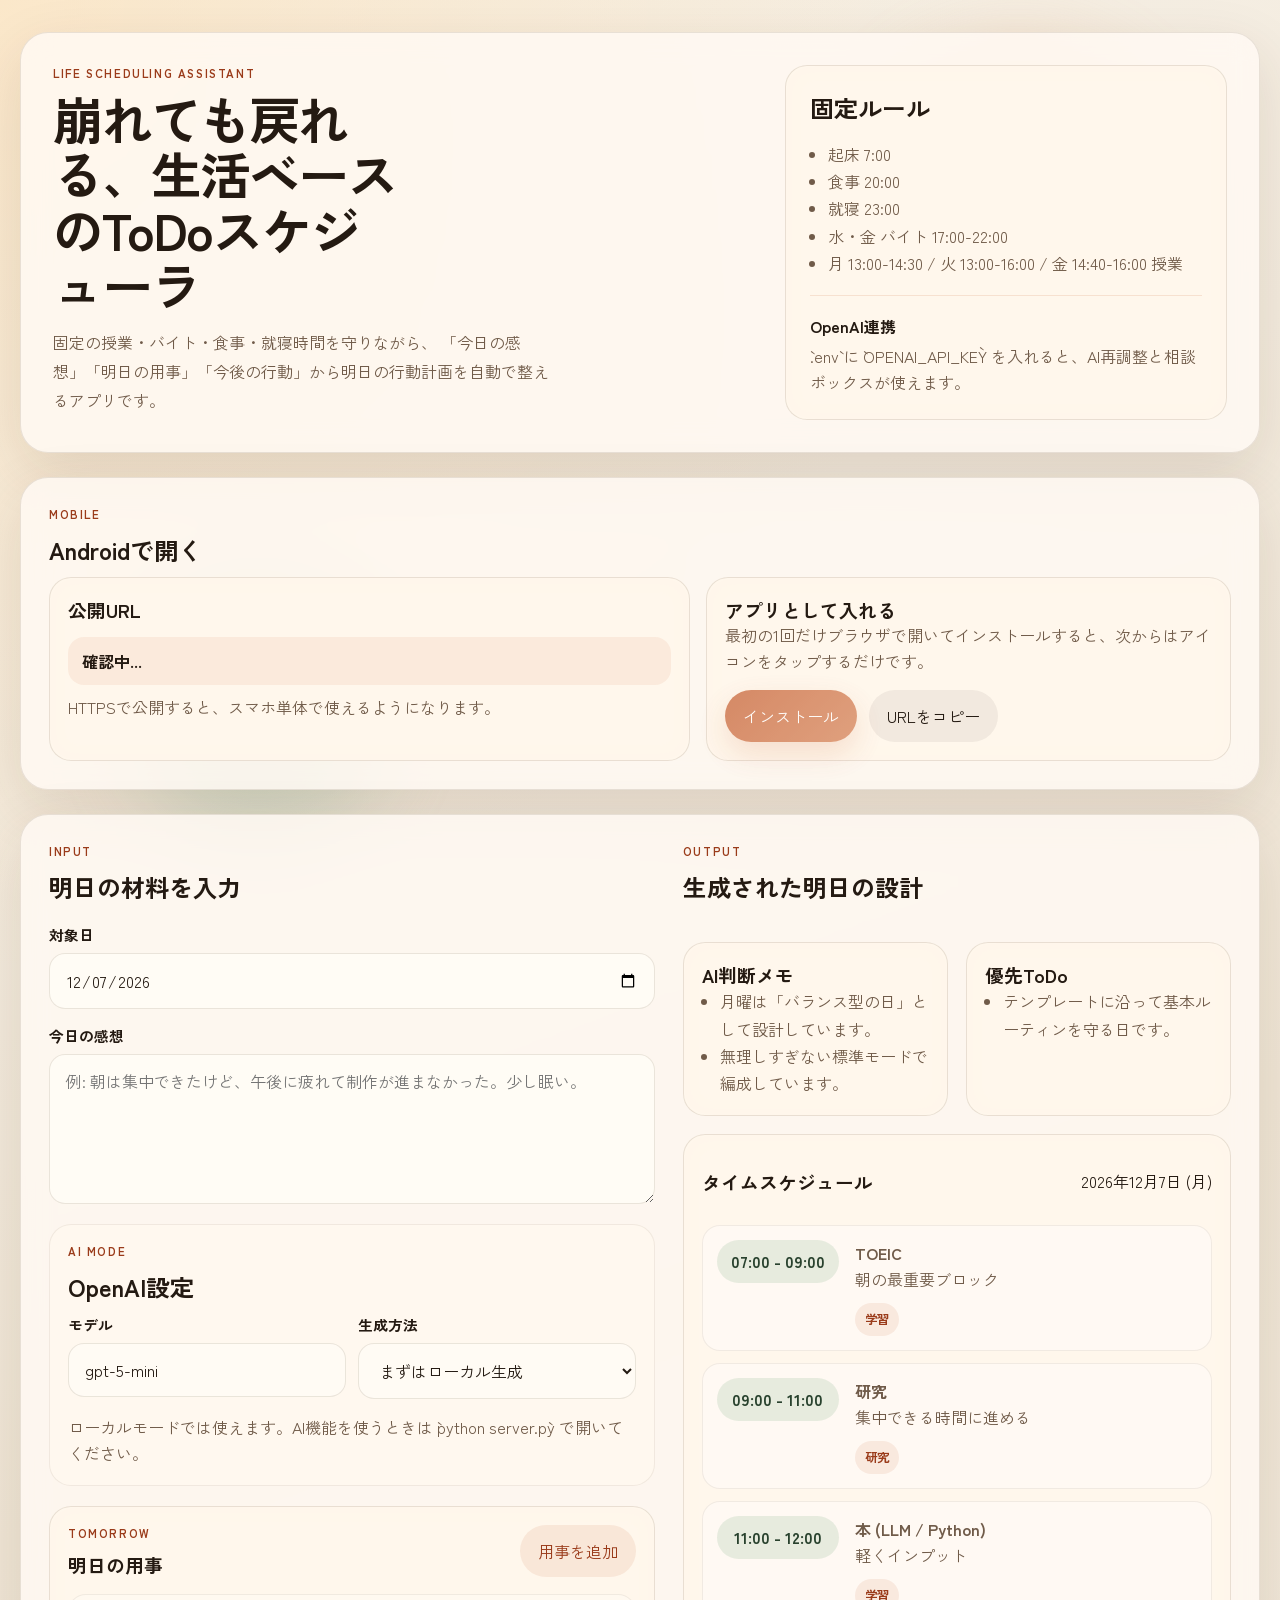
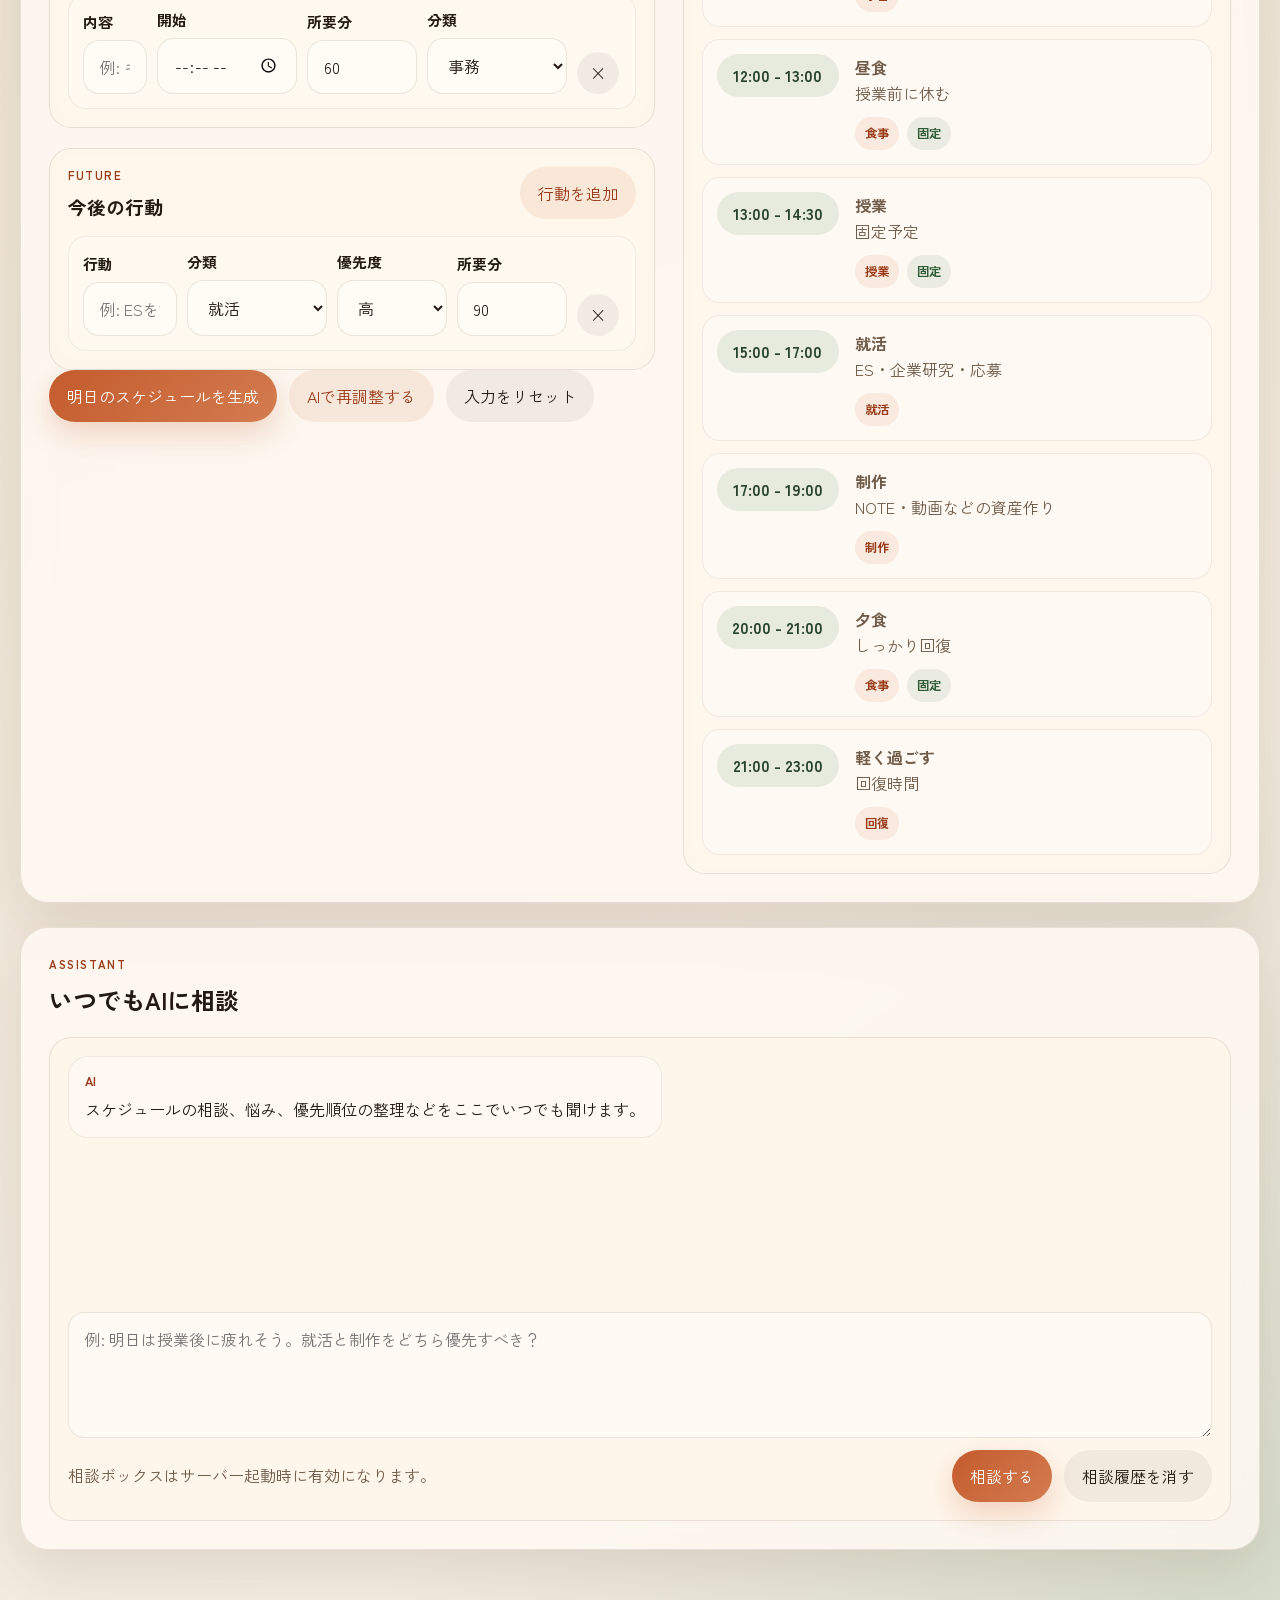
==== index.html @ 67d33ae4 "Initial commit" ====
<!DOCTYPE html>
<html lang="ja">
<head>
  <meta charset="UTF-8">
  <meta name="viewport" content="width=device-width, initial-scale=1.0">
  <title>Resilient Planner</title>
  <meta name="theme-color" content="#c45b2d">
  <meta name="description" content="生活スケジュールとToDoから崩れにくい1日を組み立てるAIプランナー">
  <link rel="manifest" href="manifest.webmanifest">
  <link rel="icon" href="icon.svg" type="image/svg+xml">
  <link rel="apple-touch-icon" href="icon-192.png">
  <link rel="preconnect" href="https://fonts.googleapis.com">
  <link rel="preconnect" href="https://fonts.gstatic.com" crossorigin>
  <link href="https://fonts.googleapis.com/css2?family=Zen+Kaku+Gothic+New:wght@400;500;700&display=swap" rel="stylesheet">
  <link rel="stylesheet" href="styles.css">
</head>
<body>
  <div class="background-orb orb-a"></div>
  <div class="background-orb orb-b"></div>
  <main class="app-shell">
    <section class="hero">
      <div>
        <p class="eyebrow">Life Scheduling Assistant</p>
        <h1>崩れても戻れる、生活ベースのToDoスケジューラ</h1>
        <p class="hero-copy">
          固定の授業・バイト・食事・就寝時間を守りながら、
          「今日の感想」「明日の用事」「今後の行動」から明日の行動計画を自動で整えるアプリです。
        </p>
      </div>
      <div class="summary-card">
        <h2>固定ルール</h2>
        <ul>
          <li>起床 7:00</li>
          <li>食事 20:00</li>
          <li>就寝 23:00</li>
          <li>水・金 バイト 17:00-22:00</li>
          <li>月 13:00-14:30 / 火 13:00-16:00 / 金 14:40-16:00 授業</li>
        </ul>
        <div class="api-hint">
          <p>OpenAI連携</p>
          <span>`.env` に `OPENAI_API_KEY` を入れると、AI再調整と相談ボックスが使えます。</span>
        </div>
      </div>
    </section>

    <section class="panel mobile-panel">
      <div class="section-heading compact">
        <p class="eyebrow">Mobile</p>
        <h2>Androidで開く</h2>
      </div>
      <div class="mobile-grid">
        <article class="mobile-card">
          <h3>公開URL</h3>
          <p id="networkAddress" class="network-address">確認中...</p>
          <p id="mobileHint" class="status-text">HTTPSで公開すると、スマホ単体で使えるようになります。</p>
        </article>
        <article class="mobile-card">
          <h3>アプリとして入れる</h3>
          <p id="installHint" class="status-text">最初の1回だけブラウザで開いてインストールすると、次からはアイコンをタップするだけです。</p>
          <div class="actions compact-actions">
            <button id="installAppButton" class="primary-button" type="button" disabled>インストール</button>
            <button id="copyAddressButton" class="ghost-button" type="button">URLをコピー</button>
          </div>
        </article>
      </div>
    </section>

    <section class="panel grid-two">
      <div>
        <div class="section-heading">
          <p class="eyebrow">Input</p>
          <h2>明日の材料を入力</h2>
        </div>

        <label class="field">
          <span>対象日</span>
          <input id="targetDate" type="date">
        </label>

        <label class="field">
          <span>今日の感想</span>
          <textarea id="reflection" rows="5" placeholder="例: 朝は集中できたけど、午後に疲れて制作が進まなかった。少し眠い。"></textarea>
        </label>

        <div class="ai-settings">
          <div class="section-heading compact">
            <p class="eyebrow">AI Mode</p>
            <h2>OpenAI設定</h2>
          </div>
          <div class="settings-grid">
            <label class="field">
              <span>モデル</span>
              <input id="aiModel" type="text" placeholder="例: gpt-5-mini">
            </label>
            <label class="field">
              <span>生成方法</span>
              <select id="generationMode">
                <option value="local">まずはローカル生成</option>
                <option value="ai">AIで再調整まで実行</option>
              </select>
            </label>
          </div>
          <p id="apiStatus" class="status-text">AI接続は未確認です。ローカル生成はそのまま使えます。</p>
        </div>

        <div class="list-block">
          <div class="list-header">
            <div>
              <p class="eyebrow">Tomorrow</p>
              <h3>明日の用事</h3>
            </div>
            <button id="addErrand" class="secondary-button" type="button">用事を追加</button>
          </div>
          <div id="errandsList" class="dynamic-list"></div>
        </div>

        <div class="list-block">
          <div class="list-header">
            <div>
              <p class="eyebrow">Future</p>
              <h3>今後の行動</h3>
            </div>
            <button id="addFutureTask" class="secondary-button" type="button">行動を追加</button>
          </div>
          <div id="futureTasksList" class="dynamic-list"></div>
        </div>

        <div class="actions">
          <button id="generateButton" class="primary-button" type="button">明日のスケジュールを生成</button>
          <button id="aiGenerateButton" class="secondary-button" type="button">AIで再調整する</button>
          <button id="resetButton" class="ghost-button" type="button">入力をリセット</button>
        </div>
      </div>

      <div class="output-column">
        <div class="section-heading">
          <p class="eyebrow">Output</p>
          <h2>生成された明日の設計</h2>
        </div>

        <div class="insight-grid">
          <article class="insight-card">
            <h3>AI判断メモ</h3>
            <div id="analysisSummary" class="empty-state">まだ生成されていません。</div>
          </article>
          <article class="insight-card">
            <h3>優先ToDo</h3>
            <div id="priorityTodos" class="empty-state">まだ生成されていません。</div>
          </article>
        </div>

        <article class="timeline-card">
          <div class="timeline-header">
            <h3>タイムスケジュール</h3>
            <p id="targetDateLabel">対象日を選ぶとここに表示されます。</p>
          </div>
          <div id="scheduleTimeline" class="timeline empty-state">まだ生成されていません。</div>
        </article>
      </div>
    </section>

    <section class="panel chat-panel">
      <div class="section-heading">
        <p class="eyebrow">Assistant</p>
        <h2>いつでもAIに相談</h2>
      </div>
      <div class="chat-layout">
        <div id="chatMessages" class="chat-messages"></div>
        <div class="chat-composer">
          <textarea id="chatInput" rows="4" placeholder="例: 明日は授業後に疲れそう。就活と制作をどちら優先すべき？"></textarea>
          <div class="chat-actions">
            <p id="chatStatus" class="status-text">相談内容を入力するとここからAIに聞けます。</p>
            <div class="chat-buttons">
              <button id="sendChatButton" class="primary-button" type="button">相談する</button>
              <button id="resetChatButton" class="ghost-button" type="button">相談履歴を消す</button>
            </div>
          </div>
        </div>
      </div>
    </section>
  </main>

  <template id="errandTemplate">
    <div class="list-item">
      <label class="field grow">
        <span>内容</span>
        <input data-key="title" type="text" placeholder="例: キャリアセンター面談">
      </label>
      <label class="field small">
        <span>開始</span>
        <input data-key="start" type="time">
      </label>
      <label class="field small">
        <span>所要分</span>
        <input data-key="duration" type="number" min="15" step="15" value="60">
      </label>
      <label class="field medium">
        <span>分類</span>
        <select data-key="category">
          <option value="admin">事務</option>
          <option value="job">就活</option>
          <option value="study">学習</option>
          <option value="health">健康</option>
          <option value="personal">私用</option>
        </select>
      </label>
      <button class="icon-button" data-role="remove" type="button" aria-label="削除">×</button>
    </div>
  </template>

  <template id="futureTaskTemplate">
    <div class="list-item">
      <label class="field grow">
        <span>行動</span>
        <input data-key="title" type="text" placeholder="例: ESを1社提出 / NOTEを1本仕上げる">
      </label>
      <label class="field medium">
        <span>分類</span>
        <select data-key="category">
          <option value="job">就活</option>
          <option value="creation">制作</option>
          <option value="research">研究</option>
          <option value="study">学習</option>
          <option value="personal">私用</option>
        </select>
      </label>
      <label class="field small">
        <span>優先度</span>
        <select data-key="priority">
          <option value="high">高</option>
          <option value="medium">中</option>
          <option value="low">低</option>
        </select>
      </label>
      <label class="field small">
        <span>所要分</span>
        <input data-key="duration" type="number" min="15" step="15" value="90">
      </label>
      <button class="icon-button" data-role="remove" type="button" aria-label="削除">×</button>
    </div>
  </template>

  <script src="app.js"></script>
</body>
</html>
---- styles.css ----
:root {
  --panel: rgba(255, 250, 243, 0.84);
  --panel-strong: rgba(255, 247, 236, 0.96);
  --line: rgba(72, 51, 24, 0.12);
  --text: #241a12;
  --muted: #705b49;
  --accent: #c45b2d;
  --accent-strong: #9a3b1a;
  --mint: #7ca982;
  --shadow: 0 20px 60px rgba(73, 43, 16, 0.12);
}

* {
  box-sizing: border-box;
}

body {
  margin: 0;
  min-height: 100vh;
  font-family: "Zen Kaku Gothic New", sans-serif;
  color: var(--text);
  background:
    radial-gradient(circle at top left, rgba(255, 222, 173, 0.5), transparent 28%),
    radial-gradient(circle at bottom right, rgba(124, 169, 130, 0.25), transparent 26%),
    linear-gradient(160deg, #f7f1e7 0%, #efe5d5 42%, #f5eee4 100%);
}

.background-orb {
  position: fixed;
  border-radius: 999px;
  filter: blur(40px);
  opacity: 0.32;
  pointer-events: none;
}

.orb-a {
  width: 320px;
  height: 320px;
  top: 48px;
  right: 8%;
  background: #f2b680;
}

.orb-b {
  width: 260px;
  height: 260px;
  bottom: 60px;
  left: 10%;
  background: #94b89d;
}

.app-shell {
  width: min(1240px, calc(100% - 32px));
  margin: 32px auto 64px;
  position: relative;
  z-index: 1;
}

.hero,
.panel,
.summary-card,
.timeline-card,
.insight-card,
.list-block,
.mobile-card {
  backdrop-filter: blur(14px);
}

.hero,
.panel {
  background: var(--panel);
  border: 1px solid var(--line);
  border-radius: 28px;
  box-shadow: var(--shadow);
}

.hero {
  display: grid;
  grid-template-columns: 1.6fr 1fr;
  gap: 24px;
  padding: 32px;
  margin-bottom: 24px;
}

.hero h1,
.section-heading h2,
.list-header h3,
.insight-card h3,
.timeline-card h3,
.summary-card h2,
.mobile-card h3 {
  margin: 0;
}

.hero h1 {
  font-size: clamp(2rem, 4vw, 3.4rem);
  line-height: 1.08;
  letter-spacing: -0.04em;
  max-width: 14ch;
}

.hero-copy {
  max-width: 62ch;
  margin: 16px 0 0;
  color: var(--muted);
  line-height: 1.8;
}

.eyebrow {
  margin: 0 0 10px;
  color: var(--accent-strong);
  text-transform: uppercase;
  letter-spacing: 0.14em;
  font-weight: 700;
  font-size: 0.72rem;
}

.summary-card,
.mobile-card,
.list-block,
.timeline-card,
.insight-card,
.chat-layout {
  background: var(--panel-strong);
  border: 1px solid var(--line);
  border-radius: 22px;
  padding: 18px;
}

.summary-card {
  align-self: start;
  padding: 24px;
}

.summary-card ul {
  margin: 16px 0 0;
  padding-left: 18px;
  color: var(--muted);
  line-height: 1.7;
}

.api-hint {
  margin-top: 18px;
  padding-top: 18px;
  border-top: 1px solid rgba(196, 91, 45, 0.14);
}

.api-hint p {
  margin: 0 0 6px;
  font-weight: 700;
}

.api-hint span {
  display: block;
  color: var(--muted);
  line-height: 1.6;
}

.panel {
  padding: 28px;
  margin-top: 24px;
}

.grid-two {
  display: grid;
  grid-template-columns: 1.05fr 0.95fr;
  gap: 28px;
}

.mobile-grid {
  display: grid;
  grid-template-columns: 1.1fr 0.9fr;
  gap: 16px;
}

.network-address {
  margin: 14px 0 10px;
  padding: 12px 14px;
  border-radius: 16px;
  background: rgba(196, 91, 45, 0.08);
  font-weight: 700;
  word-break: break-all;
}

.section-heading {
  margin-bottom: 20px;
}

.compact {
  margin-bottom: 10px;
}

.field {
  display: flex;
  flex-direction: column;
  gap: 8px;
  margin-bottom: 16px;
}

.field span {
  font-size: 0.92rem;
  font-weight: 700;
}

input,
textarea,
select,
button {
  font: inherit;
}

input,
textarea,
select {
  width: 100%;
  border: 1px solid rgba(82, 58, 31, 0.12);
  border-radius: 16px;
  background: rgba(255, 252, 246, 0.9);
  padding: 14px 16px;
  color: var(--text);
  transition: border-color 160ms ease, box-shadow 160ms ease;
}

input:focus,
textarea:focus,
select:focus {
  outline: none;
  border-color: rgba(196, 91, 45, 0.56);
  box-shadow: 0 0 0 4px rgba(196, 91, 45, 0.12);
}

textarea {
  resize: vertical;
}

.ai-settings {
  margin: 20px 0;
  padding: 18px;
  background: rgba(255, 248, 239, 0.92);
  border: 1px solid rgba(82, 58, 31, 0.08);
  border-radius: 22px;
}

.settings-grid {
  display: grid;
  grid-template-columns: 1fr 1fr;
  gap: 12px;
}

.status-text {
  margin: 0;
  color: var(--muted);
  line-height: 1.6;
}

.status-text.ok {
  color: #2f5b36;
}

.status-text.error {
  color: #8a2e1c;
}

.list-block {
  margin-top: 20px;
}

.list-header,
.timeline-header,
.chat-actions {
  display: flex;
  justify-content: space-between;
  gap: 12px;
  align-items: center;
}

.list-header,
.timeline-header {
  margin-bottom: 16px;
}

.dynamic-list {
  display: flex;
  flex-direction: column;
  gap: 12px;
}

.list-item {
  display: grid;
  grid-template-columns: minmax(0, 1.8fr) 140px 110px 140px 44px;
  gap: 10px;
  align-items: end;
  padding: 14px;
  border-radius: 18px;
  background: rgba(255, 249, 241, 0.9);
  border: 1px solid rgba(82, 58, 31, 0.08);
}

.list-item.task-item {
  grid-template-columns: minmax(0, 1.8fr) 140px 110px 110px 44px;
}

.list-item .field {
  margin-bottom: 0;
}

.actions,
.chat-buttons {
  display: flex;
  gap: 12px;
}

.compact-actions {
  margin-top: 16px;
}

.primary-button,
.secondary-button,
.ghost-button,
.icon-button {
  border: none;
  cursor: pointer;
  transition: transform 160ms ease, opacity 160ms ease;
}

.primary-button,
.secondary-button,
.ghost-button {
  padding: 14px 18px;
  border-radius: 999px;
}

.primary-button {
  background: linear-gradient(135deg, var(--accent), #d37c50);
  color: white;
  box-shadow: 0 12px 30px rgba(196, 91, 45, 0.24);
}

.secondary-button {
  background: rgba(196, 91, 45, 0.1);
  color: var(--accent-strong);
}

.ghost-button {
  background: rgba(36, 26, 18, 0.06);
  color: var(--text);
}

.icon-button {
  width: 42px;
  height: 42px;
  border-radius: 50%;
  background: rgba(36, 26, 18, 0.06);
  color: var(--text);
  font-size: 1.1rem;
}

.primary-button:hover,
.secondary-button:hover,
.ghost-button:hover,
.icon-button:hover {
  transform: translateY(-1px);
}

.primary-button:disabled {
  opacity: 0.7;
  cursor: not-allowed;
}

.output-column {
  display: flex;
  flex-direction: column;
  gap: 18px;
}


.insight-grid {
  display: grid;
  grid-template-columns: 1fr 1fr;
  gap: 18px;
}

.empty-state {
  color: var(--muted);
  line-height: 1.7;
}

.analysis-list,
.todo-list {
  margin: 0;
  padding-left: 18px;
  line-height: 1.7;
}

.timeline {
  display: flex;
  flex-direction: column;
  gap: 12px;
}

.timeline-item {
  display: grid;
  grid-template-columns: 122px 1fr;
  gap: 16px;
  padding: 14px;
  border-radius: 18px;
  background: rgba(255, 250, 244, 0.95);
  border: 1px solid rgba(82, 58, 31, 0.08);
}

.time-pill {
  display: inline-flex;
  align-items: center;
  justify-content: center;
  align-self: start;
  min-height: 42px;
  padding: 8px 12px;
  border-radius: 999px;
  font-weight: 700;
  background: rgba(124, 169, 130, 0.18);
  color: #29422e;
}

.timeline-item h4,
.timeline-item p,
.chat-role,
.chat-text {
  margin: 0;
}

.timeline-item p {
  color: var(--muted);
  line-height: 1.6;
}

.chip-row {
  display: flex;
  gap: 8px;
  flex-wrap: wrap;
  margin-top: 10px;
}

.chip {
  padding: 6px 10px;
  border-radius: 999px;
  font-size: 0.78rem;
  font-weight: 700;
  letter-spacing: 0.01em;
  background: rgba(196, 91, 45, 0.1);
  color: var(--accent-strong);
}

.chip.fixed {
  background: rgba(124, 169, 130, 0.16);
  color: #2f5b36;
}

.chip.adjusted {
  background: rgba(72, 90, 160, 0.12);
  color: #32407f;
}

.chat-layout {
  display: grid;
  grid-template-columns: 1fr;
  gap: 16px;
}

.chat-messages {
  min-height: 240px;
  max-height: 420px;
  overflow-y: auto;
  display: flex;
  flex-direction: column;
  gap: 12px;
}

.chat-bubble {
  max-width: min(720px, 100%);
  padding: 14px 16px;
  border-radius: 20px;
  border: 1px solid rgba(82, 58, 31, 0.08);
}

.chat-bubble.user {
  align-self: flex-end;
  background: rgba(196, 91, 45, 0.12);
}

.chat-bubble.assistant {
  align-self: flex-start;
  background: rgba(255, 249, 241, 0.96);
}

.chat-role {
  margin-bottom: 6px;
  font-size: 0.8rem;
  font-weight: 700;
  color: var(--accent-strong);
}

.chat-text {
  line-height: 1.7;
  white-space: pre-wrap;
}

.chat-composer {
  display: flex;
  flex-direction: column;
  gap: 12px;
}

@media (max-width: 1080px) {
  .hero,
  .grid-two,
  .mobile-grid,
  .insight-grid {
    grid-template-columns: 1fr;
  }
}

@media (max-width: 760px) {
  .app-shell {
    width: min(100% - 20px, 100%);
    margin-top: 16px;
  }

  .hero,
  .panel {
    padding: 20px;
    border-radius: 24px;
  }

  .list-item,
  .list-item.task-item,
  .timeline-item {
    grid-template-columns: 1fr;
  }

  .settings-grid,
  .actions,
  .list-header,
  .timeline-header,
  .chat-actions,
  .chat-buttons {
    grid-template-columns: 1fr;
    flex-direction: column;
    align-items: stretch;
  }

  .primary-button,
  .secondary-button,
  .ghost-button {
    width: 100%;
  }
}
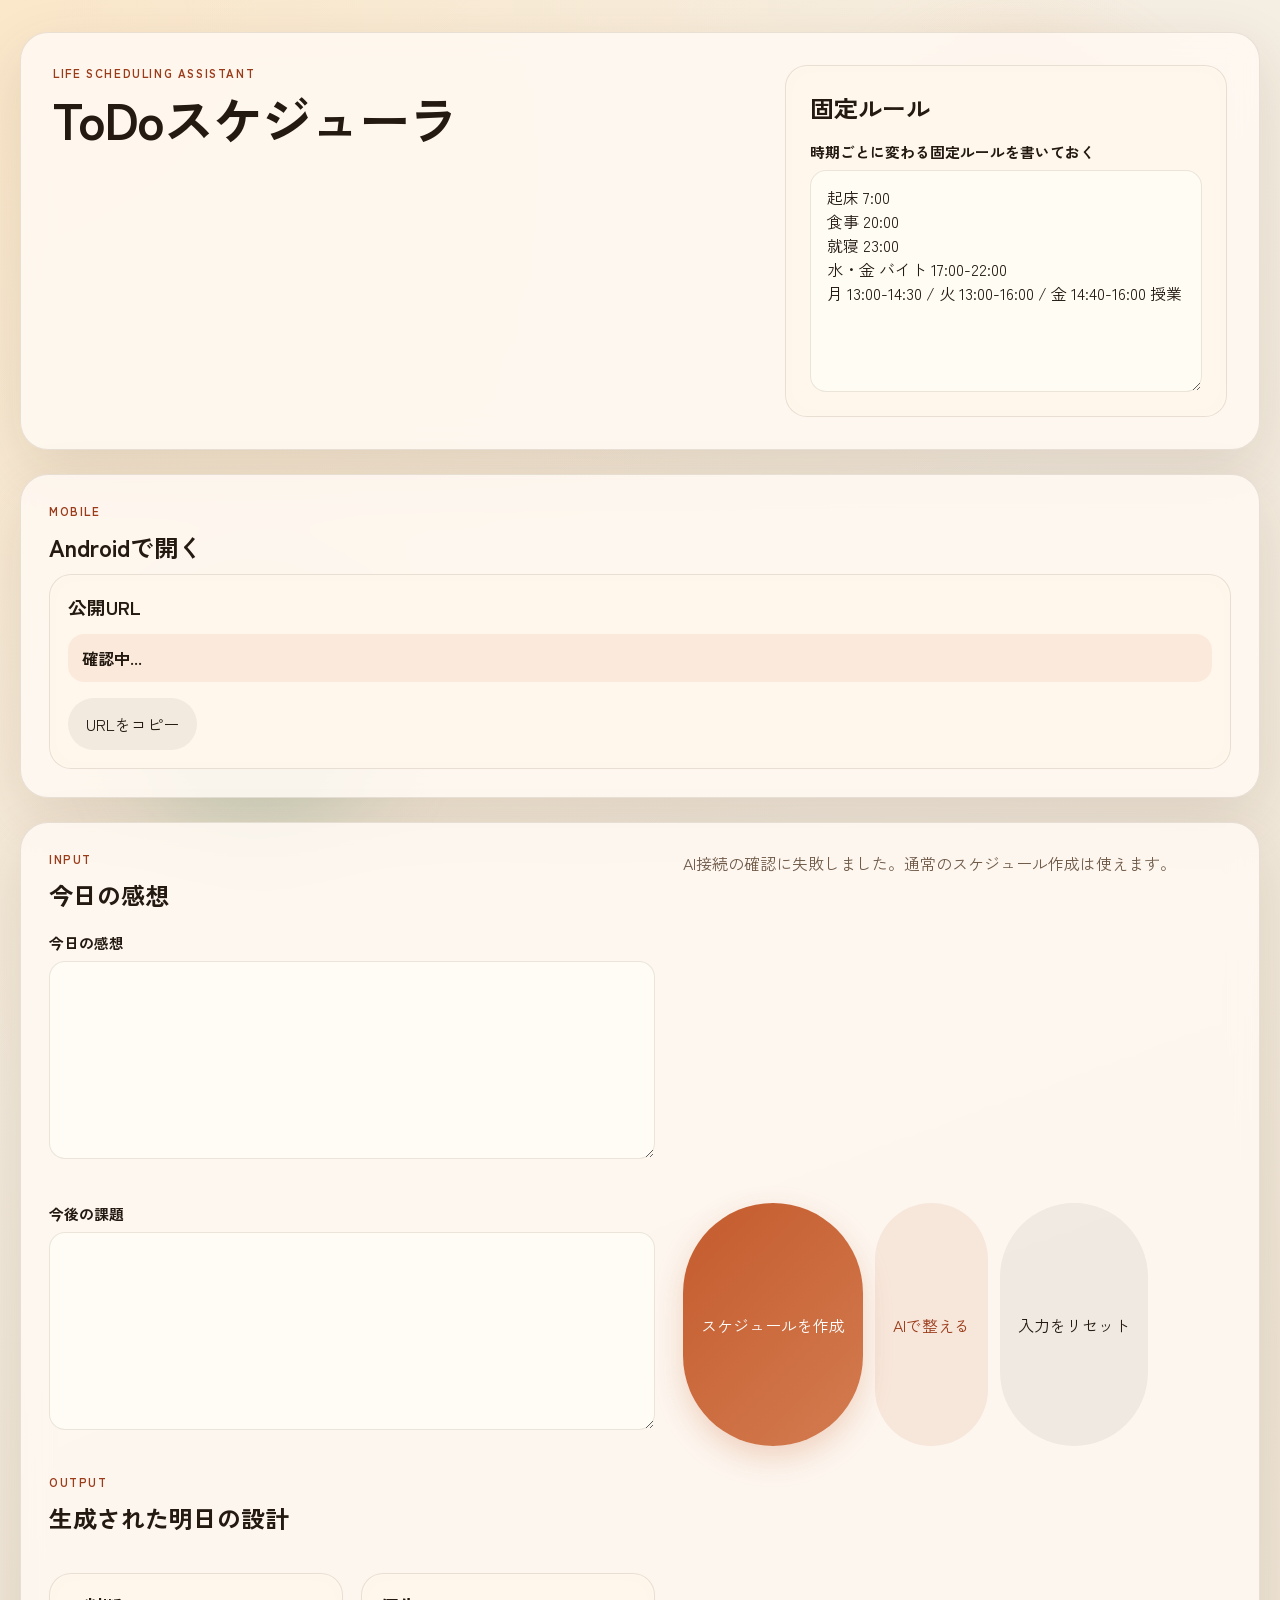
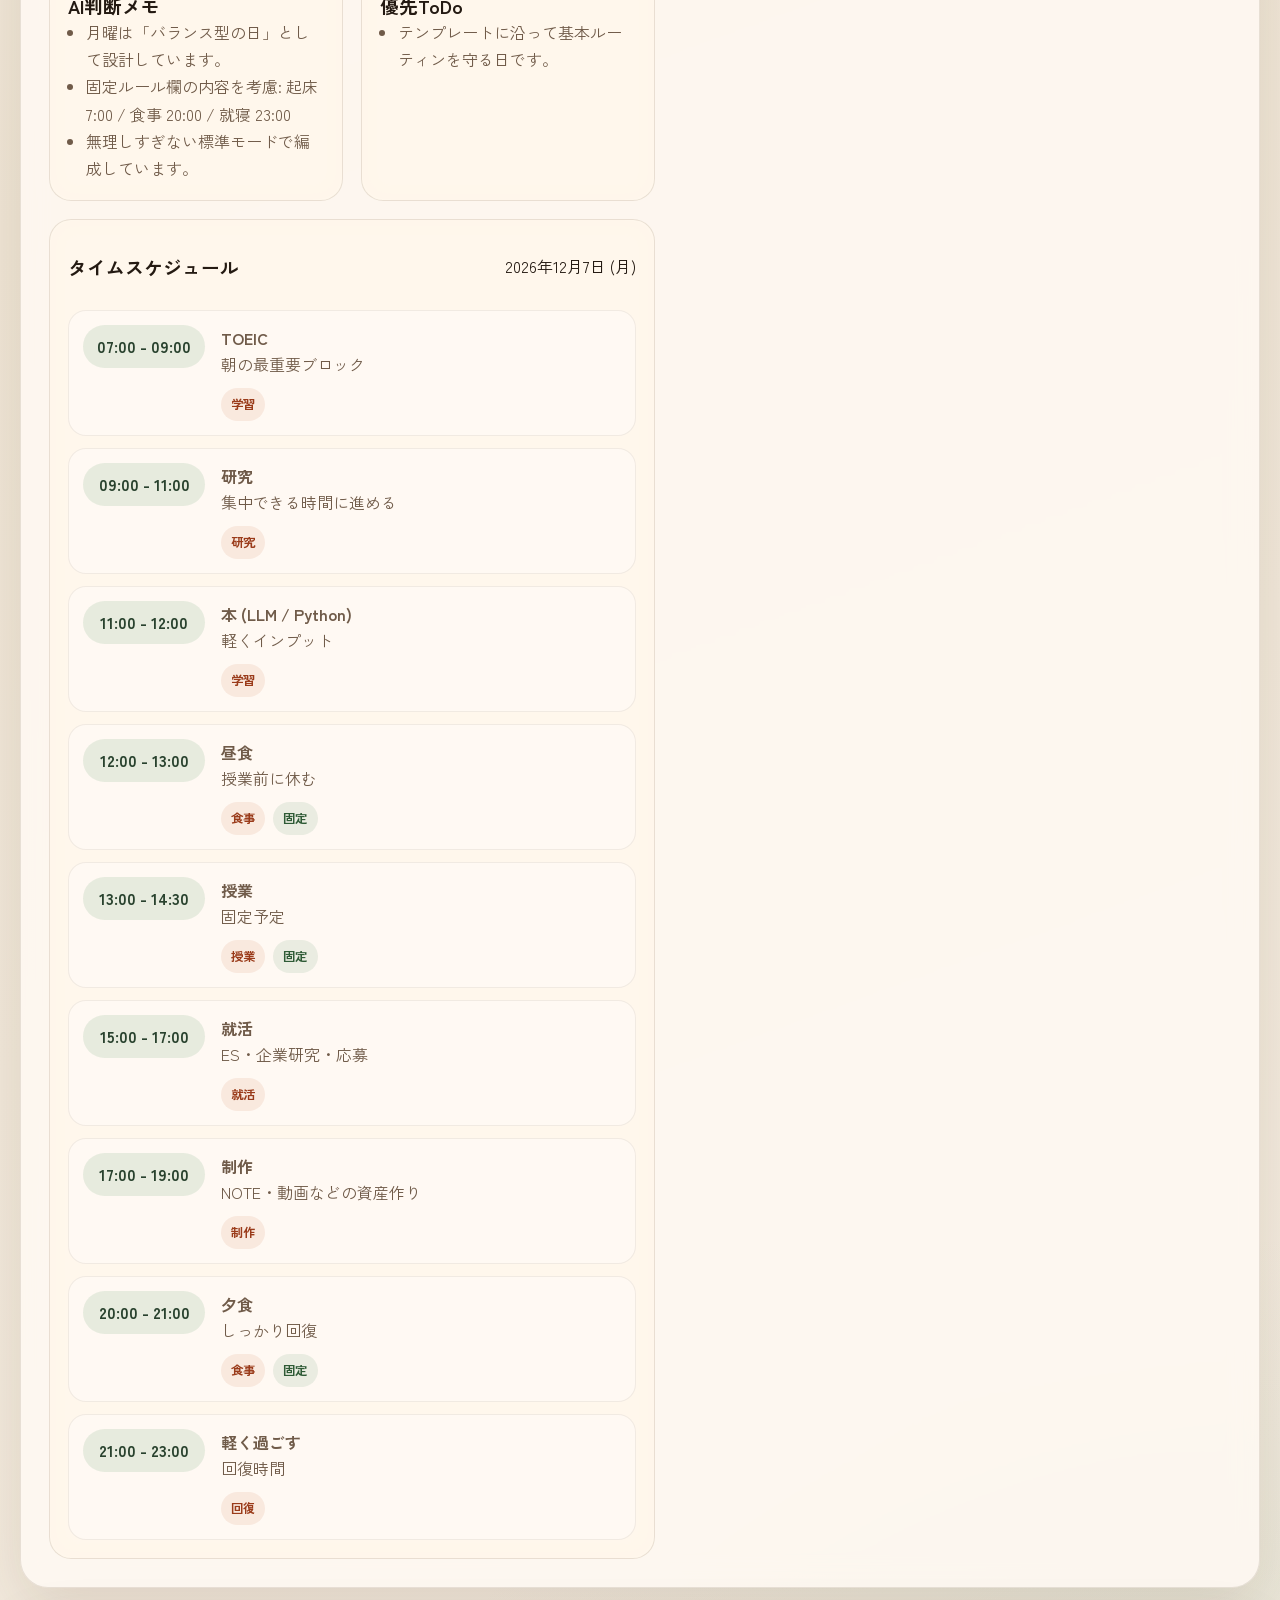
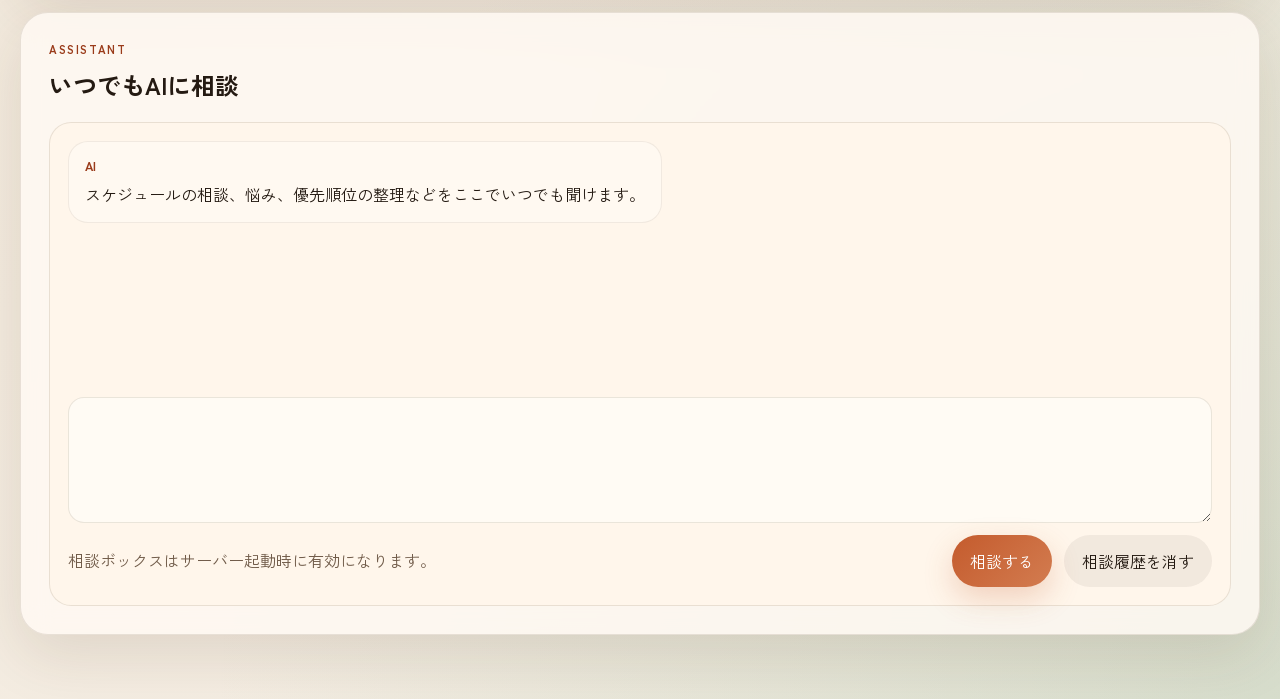
==== commit 2170c406: "Simplify planner input UI" ====
--- a/index.html
+++ b/index.html
@@ -21,25 +21,14 @@
     <section class="hero">
       <div>
         <p class="eyebrow">Life Scheduling Assistant</p>
-        <h1>崩れても戻れる、生活ベースのToDoスケジューラ</h1>
-        <p class="hero-copy">
-          固定の授業・バイト・食事・就寝時間を守りながら、
-          「今日の感想」「明日の用事」「今後の行動」から明日の行動計画を自動で整えるアプリです。
-        </p>
+        <h1>ToDoスケジューラ</h1>
       </div>
       <div class="summary-card">
         <h2>固定ルール</h2>
-        <ul>
-          <li>起床 7:00</li>
-          <li>食事 20:00</li>
-          <li>就寝 23:00</li>
-          <li>水・金 バイト 17:00-22:00</li>
-          <li>月 13:00-14:30 / 火 13:00-16:00 / 金 14:40-16:00 授業</li>
-        </ul>
-        <div class="api-hint">
-          <p>OpenAI連携</p>
-          <span>`.env` に `OPENAI_API_KEY` を入れると、AI再調整と相談ボックスが使えます。</span>
-        </div>
+        <label class="field">
+          <span>時期ごとに変わる固定ルールを書いておく</span>
+          <textarea id="fixedRulesText" rows="8"></textarea>
+        </label>
       </div>
     </section>
 
@@ -52,13 +41,8 @@
         <article class="mobile-card">
           <h3>公開URL</h3>
           <p id="networkAddress" class="network-address">確認中...</p>
-          <p id="mobileHint" class="status-text">HTTPSで公開すると、スマホ単体で使えるようになります。</p>
-        </article>
-        <article class="mobile-card">
-          <h3>アプリとして入れる</h3>
-          <p id="installHint" class="status-text">最初の1回だけブラウザで開いてインストールすると、次からはアイコンをタップするだけです。</p>
+          <p id="mobileHint" class="status-text"></p>
           <div class="actions compact-actions">
-            <button id="installAppButton" class="primary-button" type="button" disabled>インストール</button>
             <button id="copyAddressButton" class="ghost-button" type="button">URLをコピー</button>
           </div>
         </article>
@@ -69,65 +53,28 @@
       <div>
         <div class="section-heading">
           <p class="eyebrow">Input</p>
-          <h2>明日の材料を入力</h2>
+          <h2>今日の感想</h2>
         </div>
 
-        <label class="field">
-          <span>対象日</span>
-          <input id="targetDate" type="date">
-        </label>
+        <input id="targetDate" type="hidden">
+        <input id="aiModel" type="hidden" value="gpt-5-mini">
+        <input id="generationMode" type="hidden" value="local">
 
         <label class="field">
           <span>今日の感想</span>
-          <textarea id="reflection" rows="5" placeholder="例: 朝は集中できたけど、午後に疲れて制作が進まなかった。少し眠い。"></textarea>
+          <textarea id="reflection" rows="7"></textarea>
+        </div>
+
+        <p id="apiStatus" class="status-text"></p>
+
+        <label class="field">
+          <span>今後の課題</span>
+          <textarea id="futureTasksText" rows="7"></textarea>
         </label>
 
-        <div class="ai-settings">
-          <div class="section-heading compact">
-            <p class="eyebrow">AI Mode</p>
-            <h2>OpenAI設定</h2>
-          </div>
-          <div class="settings-grid">
-            <label class="field">
-              <span>モデル</span>
-              <input id="aiModel" type="text" placeholder="例: gpt-5-mini">
-            </label>
-            <label class="field">
-              <span>生成方法</span>
-              <select id="generationMode">
-                <option value="local">まずはローカル生成</option>
-                <option value="ai">AIで再調整まで実行</option>
-              </select>
-            </label>
-          </div>
-          <p id="apiStatus" class="status-text">AI接続は未確認です。ローカル生成はそのまま使えます。</p>
-        </div>
-
-        <div class="list-block">
-          <div class="list-header">
-            <div>
-              <p class="eyebrow">Tomorrow</p>
-              <h3>明日の用事</h3>
-            </div>
-            <button id="addErrand" class="secondary-button" type="button">用事を追加</button>
-          </div>
-          <div id="errandsList" class="dynamic-list"></div>
-        </div>
-
-        <div class="list-block">
-          <div class="list-header">
-            <div>
-              <p class="eyebrow">Future</p>
-              <h3>今後の行動</h3>
-            </div>
-            <button id="addFutureTask" class="secondary-button" type="button">行動を追加</button>
-          </div>
-          <div id="futureTasksList" class="dynamic-list"></div>
-        </div>
-
         <div class="actions">
-          <button id="generateButton" class="primary-button" type="button">明日のスケジュールを生成</button>
-          <button id="aiGenerateButton" class="secondary-button" type="button">AIで再調整する</button>
+          <button id="generateButton" class="primary-button" type="button">スケジュールを作成</button>
+          <button id="aiGenerateButton" class="secondary-button" type="button">AIで整える</button>
           <button id="resetButton" class="ghost-button" type="button">入力をリセット</button>
         </div>
       </div>
@@ -167,7 +114,7 @@
       <div class="chat-layout">
         <div id="chatMessages" class="chat-messages"></div>
         <div class="chat-composer">
-          <textarea id="chatInput" rows="4" placeholder="例: 明日は授業後に疲れそう。就活と制作をどちら優先すべき？"></textarea>
+          <textarea id="chatInput" rows="4"></textarea>
           <div class="chat-actions">
             <p id="chatStatus" class="status-text">相談内容を入力するとここからAIに聞けます。</p>
             <div class="chat-buttons">
@@ -180,66 +127,6 @@
     </section>
   </main>
 
-  <template id="errandTemplate">
-    <div class="list-item">
-      <label class="field grow">
-        <span>内容</span>
-        <input data-key="title" type="text" placeholder="例: キャリアセンター面談">
-      </label>
-      <label class="field small">
-        <span>開始</span>
-        <input data-key="start" type="time">
-      </label>
-      <label class="field small">
-        <span>所要分</span>
-        <input data-key="duration" type="number" min="15" step="15" value="60">
-      </label>
-      <label class="field medium">
-        <span>分類</span>
-        <select data-key="category">
-          <option value="admin">事務</option>
-          <option value="job">就活</option>
-          <option value="study">学習</option>
-          <option value="health">健康</option>
-          <option value="personal">私用</option>
-        </select>
-      </label>
-      <button class="icon-button" data-role="remove" type="button" aria-label="削除">×</button>
-    </div>
-  </template>
-
-  <template id="futureTaskTemplate">
-    <div class="list-item">
-      <label class="field grow">
-        <span>行動</span>
-        <input data-key="title" type="text" placeholder="例: ESを1社提出 / NOTEを1本仕上げる">
-      </label>
-      <label class="field medium">
-        <span>分類</span>
-        <select data-key="category">
-          <option value="job">就活</option>
-          <option value="creation">制作</option>
-          <option value="research">研究</option>
-          <option value="study">学習</option>
-          <option value="personal">私用</option>
-        </select>
-      </label>
-      <label class="field small">
-        <span>優先度</span>
-        <select data-key="priority">
-          <option value="high">高</option>
-          <option value="medium">中</option>
-          <option value="low">低</option>
-        </select>
-      </label>
-      <label class="field small">
-        <span>所要分</span>
-        <input data-key="duration" type="number" min="15" step="15" value="90">
-      </label>
-      <button class="icon-button" data-role="remove" type="button" aria-label="削除">×</button>
-    </div>
-  </template>
-
   <script src="app.js"></script>
 </body>
 </html>
--- a/styles.css
+++ b/styles.css
@@ -96,7 +96,8 @@
   font-size: clamp(2rem, 4vw, 3.4rem);
   line-height: 1.08;
   letter-spacing: -0.04em;
-  max-width: 14ch;
+  max-width: none;
+  text-wrap: balance;
 }
 
 .hero-copy {
@@ -132,28 +133,13 @@
   padding: 24px;
 }
 
-.summary-card ul {
-  margin: 16px 0 0;
-  padding-left: 18px;
-  color: var(--muted);
-  line-height: 1.7;
-}
-
-.api-hint {
-  margin-top: 18px;
-  padding-top: 18px;
-  border-top: 1px solid rgba(196, 91, 45, 0.14);
-}
-
-.api-hint p {
-  margin: 0 0 6px;
-  font-weight: 700;
-}
-
-.api-hint span {
-  display: block;
-  color: var(--muted);
-  line-height: 1.6;
+.summary-card .field {
+  margin-top: 16px;
+  margin-bottom: 0;
+}
+
+.summary-card textarea {
+  min-height: 180px;
 }
 
 .panel {
@@ -169,7 +155,7 @@
 
 .mobile-grid {
   display: grid;
-  grid-template-columns: 1.1fr 0.9fr;
+  grid-template-columns: 1fr;
   gap: 16px;
 }
 
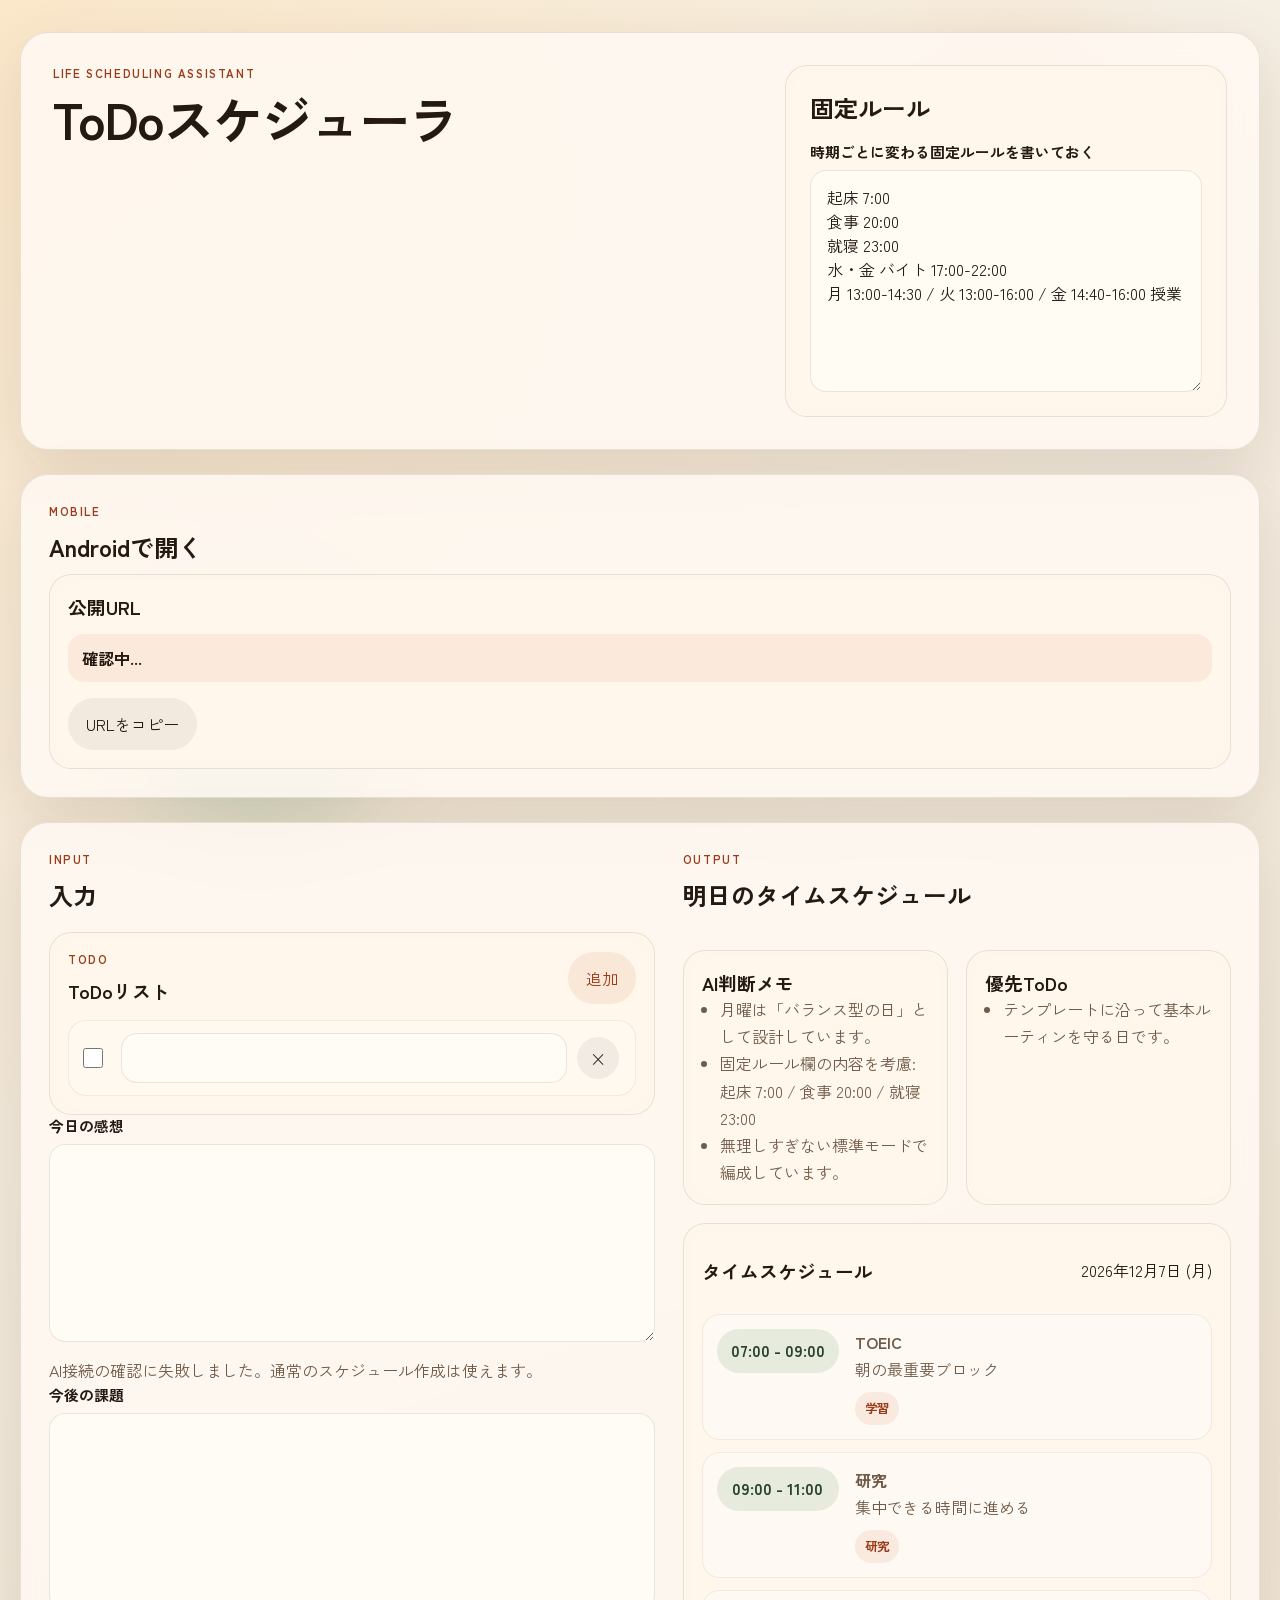
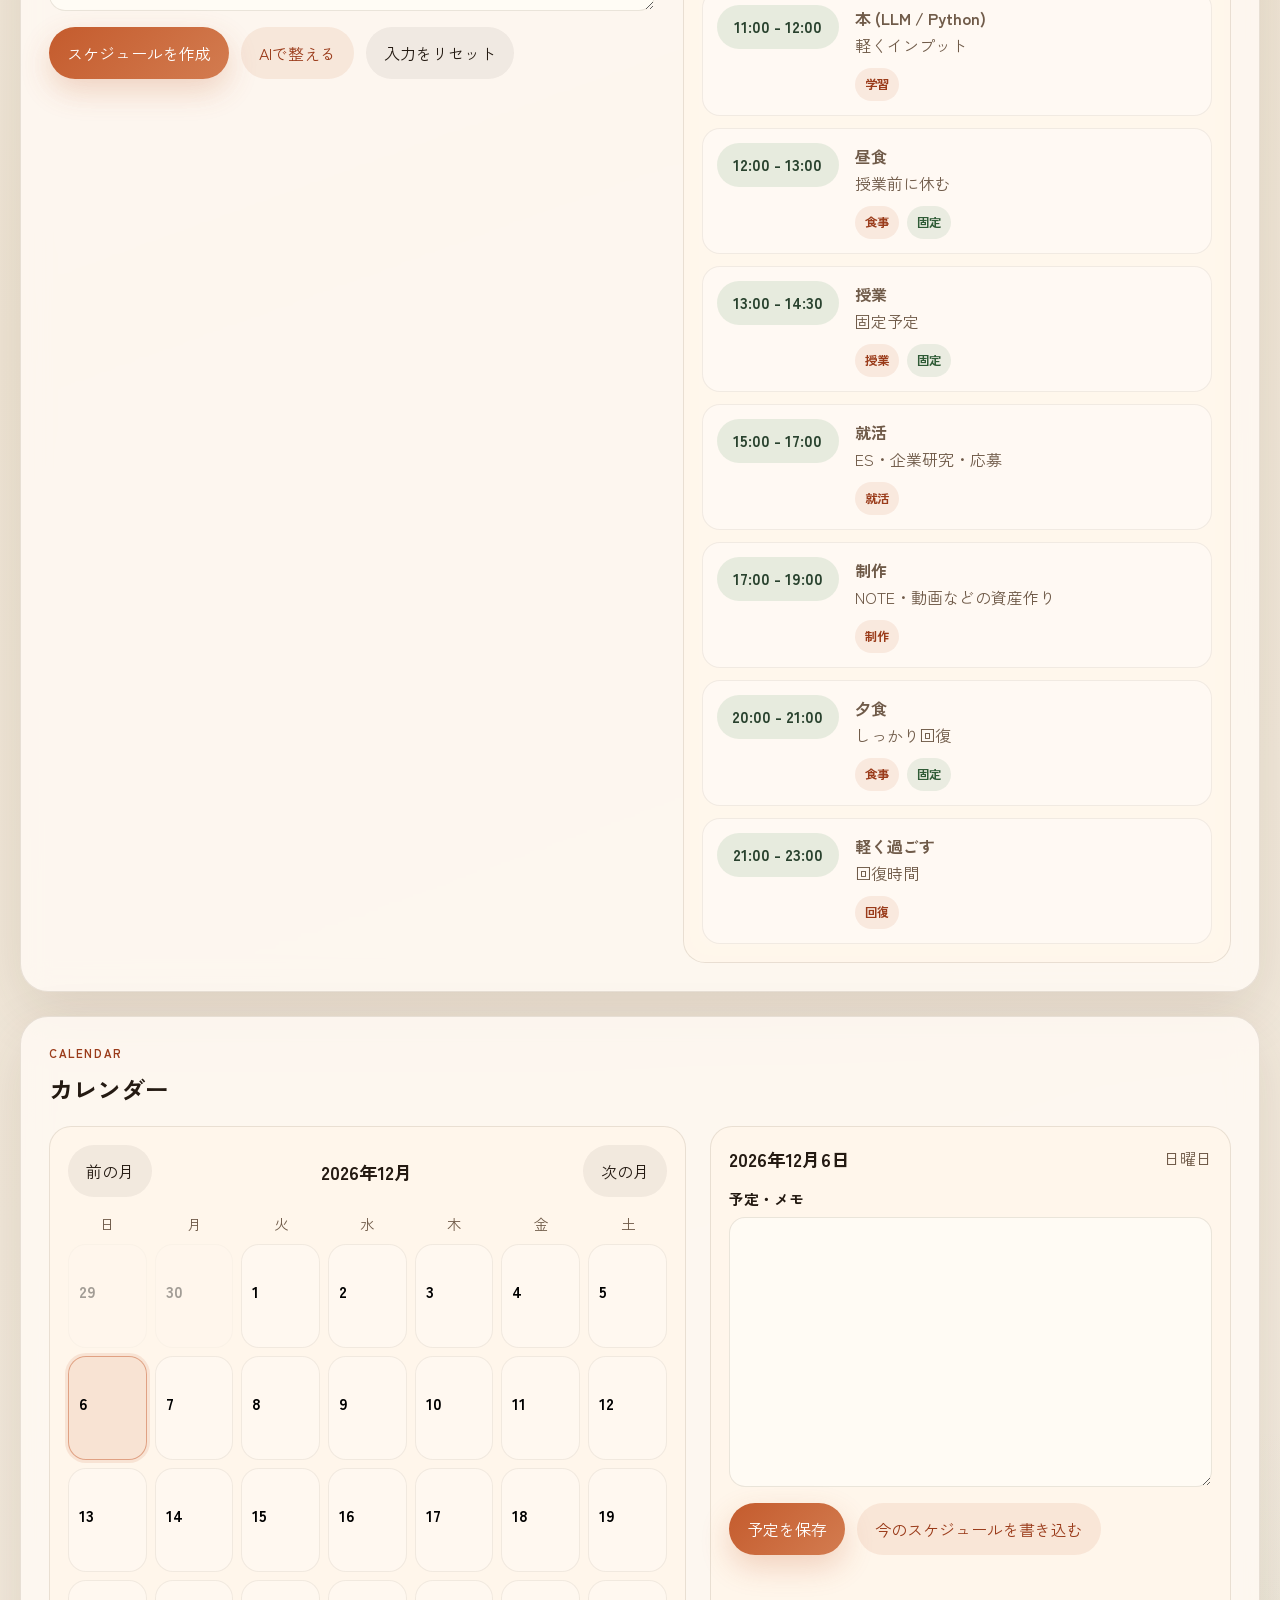
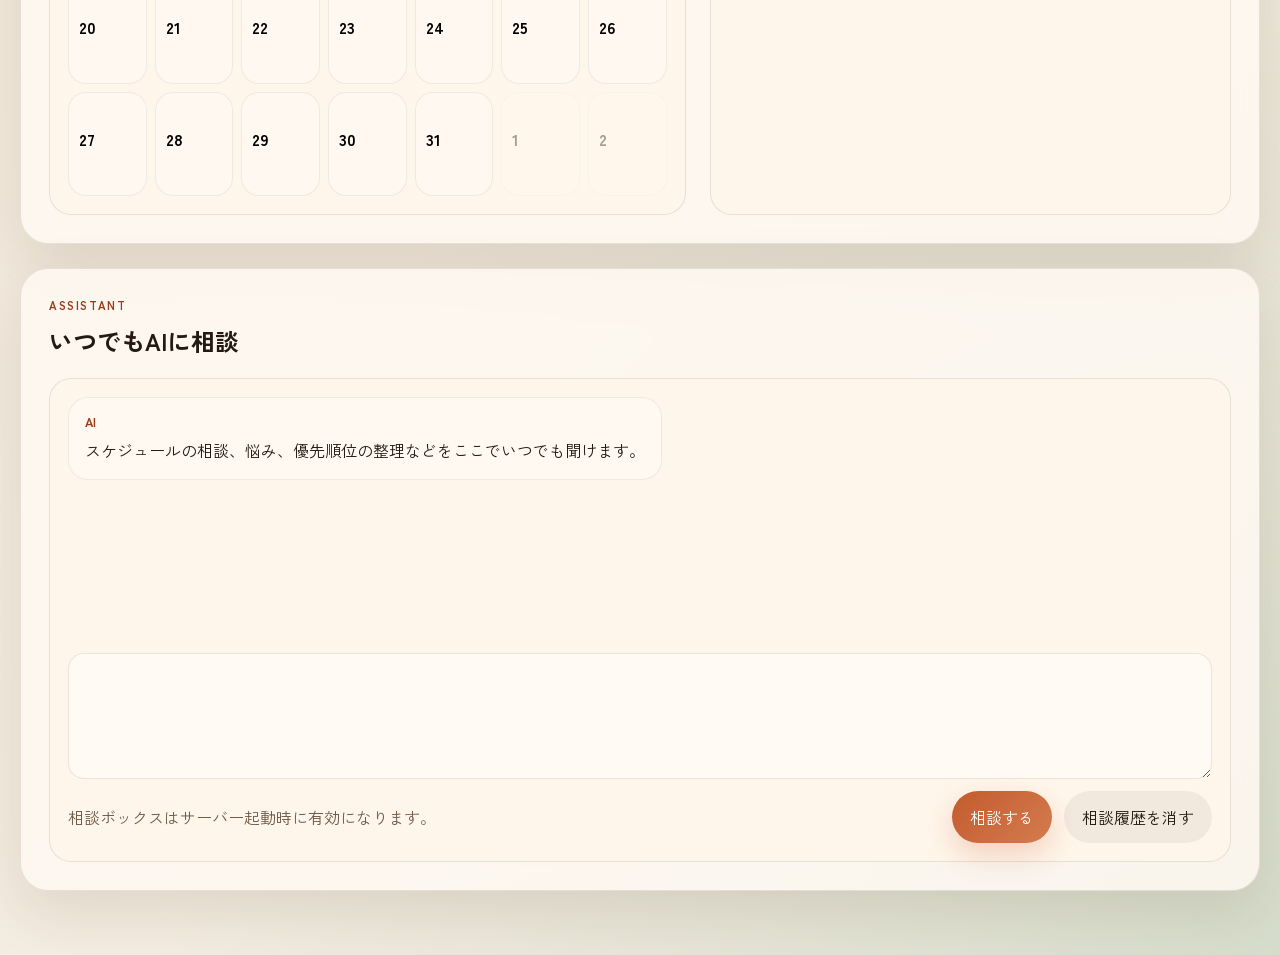
==== commit 4fdb0ba8: "Add todo list and calendar planner" ====
--- a/index.html
+++ b/index.html
@@ -53,17 +53,28 @@
       <div>
         <div class="section-heading">
           <p class="eyebrow">Input</p>
-          <h2>今日の感想</h2>
+          <h2>入力</h2>
         </div>
 
         <input id="targetDate" type="hidden">
         <input id="aiModel" type="hidden" value="gpt-5-mini">
         <input id="generationMode" type="hidden" value="local">
 
+        <div class="list-block">
+          <div class="list-header">
+            <div>
+              <p class="eyebrow">Todo</p>
+              <h3>ToDoリスト</h3>
+            </div>
+            <button id="addTodo" class="secondary-button" type="button">追加</button>
+          </div>
+          <div id="todoList" class="todo-list-editor"></div>
+        </div>
+
         <label class="field">
           <span>今日の感想</span>
           <textarea id="reflection" rows="7"></textarea>
-        </div>
+        </label>
 
         <p id="apiStatus" class="status-text"></p>
 
@@ -82,7 +93,7 @@
       <div class="output-column">
         <div class="section-heading">
           <p class="eyebrow">Output</p>
-          <h2>生成された明日の設計</h2>
+          <h2>明日のタイムスケジュール</h2>
         </div>
 
         <div class="insight-grid">
@@ -103,6 +114,47 @@
           </div>
           <div id="scheduleTimeline" class="timeline empty-state">まだ生成されていません。</div>
         </article>
+      </div>
+    </section>
+
+    <section class="panel calendar-panel">
+      <div class="section-heading">
+        <p class="eyebrow">Calendar</p>
+        <h2>カレンダー</h2>
+      </div>
+      <div class="calendar-layout">
+        <div class="calendar-card">
+          <div class="calendar-toolbar">
+            <button id="prevMonthButton" class="ghost-button" type="button">前の月</button>
+            <h3 id="calendarMonthLabel">2026年4月</h3>
+            <button id="nextMonthButton" class="ghost-button" type="button">次の月</button>
+          </div>
+          <div class="calendar-weekdays">
+            <span>日</span>
+            <span>月</span>
+            <span>火</span>
+            <span>水</span>
+            <span>木</span>
+            <span>金</span>
+            <span>土</span>
+          </div>
+          <div id="calendarGrid" class="calendar-grid"></div>
+        </div>
+
+        <div class="calendar-note-card">
+          <div class="calendar-note-header">
+            <h3 id="selectedDateLabel">選択中の日付</h3>
+            <p id="selectedDateSubLabel" class="status-text"></p>
+          </div>
+          <label class="field">
+            <span>予定・メモ</span>
+            <textarea id="calendarEntryText" rows="10"></textarea>
+          </label>
+          <div class="actions">
+            <button id="saveCalendarEntryButton" class="primary-button" type="button">予定を保存</button>
+            <button id="applyScheduleToCalendarButton" class="secondary-button" type="button">今のスケジュールを書き込む</button>
+          </div>
+        </div>
       </div>
     </section>
 
@@ -127,6 +179,14 @@
     </section>
   </main>
 
+  <template id="todoItemTemplate">
+    <div class="todo-item">
+      <input data-key="done" type="checkbox" class="todo-check" aria-label="完了">
+      <input data-key="text" type="text" class="todo-input">
+      <button class="icon-button" data-role="remove" type="button" aria-label="削除">×</button>
+    </div>
+  </template>
+
   <script src="app.js"></script>
 </body>
 </html>
--- a/styles.css
+++ b/styles.css
@@ -251,6 +251,33 @@
   margin-top: 20px;
 }
 
+.todo-list-editor {
+  display: flex;
+  flex-direction: column;
+  gap: 10px;
+}
+
+.todo-item {
+  display: grid;
+  grid-template-columns: 28px minmax(0, 1fr) 44px;
+  gap: 10px;
+  align-items: center;
+  padding: 12px 14px;
+  border-radius: 18px;
+  background: rgba(255, 249, 241, 0.9);
+  border: 1px solid rgba(82, 58, 31, 0.08);
+}
+
+.todo-check {
+  width: 20px;
+  height: 20px;
+  margin: 0;
+}
+
+.todo-input {
+  padding: 12px 14px;
+}
+
 .list-header,
 .timeline-header,
 .chat-actions {
@@ -382,6 +409,86 @@
   display: flex;
   flex-direction: column;
   gap: 12px;
+}
+
+.calendar-layout {
+  display: grid;
+  grid-template-columns: 1.1fr 0.9fr;
+  gap: 24px;
+}
+
+.calendar-card,
+.calendar-note-card {
+  background: var(--panel-strong);
+  border: 1px solid var(--line);
+  border-radius: 22px;
+  padding: 18px;
+}
+
+.calendar-toolbar,
+.calendar-note-header {
+  display: flex;
+  justify-content: space-between;
+  align-items: center;
+  gap: 12px;
+  margin-bottom: 16px;
+}
+
+.calendar-toolbar h3,
+.calendar-note-header h3 {
+  margin: 0;
+}
+
+.calendar-weekdays,
+.calendar-grid {
+  display: grid;
+  grid-template-columns: repeat(7, minmax(0, 1fr));
+  gap: 8px;
+}
+
+.calendar-weekdays {
+  margin-bottom: 10px;
+  color: var(--muted);
+  font-size: 0.9rem;
+  text-align: center;
+}
+
+.calendar-day {
+  min-height: 104px;
+  padding: 10px;
+  border-radius: 18px;
+  border: 1px solid rgba(82, 58, 31, 0.08);
+  background: rgba(255, 249, 241, 0.9);
+  text-align: left;
+}
+
+.calendar-day.muted {
+  opacity: 0.36;
+}
+
+.calendar-day.selected {
+  border-color: rgba(196, 91, 45, 0.48);
+  box-shadow: 0 0 0 3px rgba(196, 91, 45, 0.12);
+}
+
+.calendar-day.today {
+  background: rgba(196, 91, 45, 0.12);
+}
+
+.calendar-day-number {
+  display: block;
+  font-weight: 700;
+  margin-bottom: 10px;
+}
+
+.calendar-day-preview {
+  display: -webkit-box;
+  -webkit-line-clamp: 3;
+  -webkit-box-orient: vertical;
+  overflow: hidden;
+  color: var(--muted);
+  line-height: 1.45;
+  font-size: 0.85rem;
 }
 
 .timeline-item {
@@ -499,6 +606,7 @@
 @media (max-width: 1080px) {
   .hero,
   .grid-two,
+  .calendar-layout,
   .mobile-grid,
   .insight-grid {
     grid-template-columns: 1fr;
@@ -519,12 +627,14 @@
 
   .list-item,
   .list-item.task-item,
-  .timeline-item {
+  .timeline-item,
+  .todo-item {
     grid-template-columns: 1fr;
   }
 
   .settings-grid,
   .actions,
+  .calendar-toolbar,
   .list-header,
   .timeline-header,
   .chat-actions,
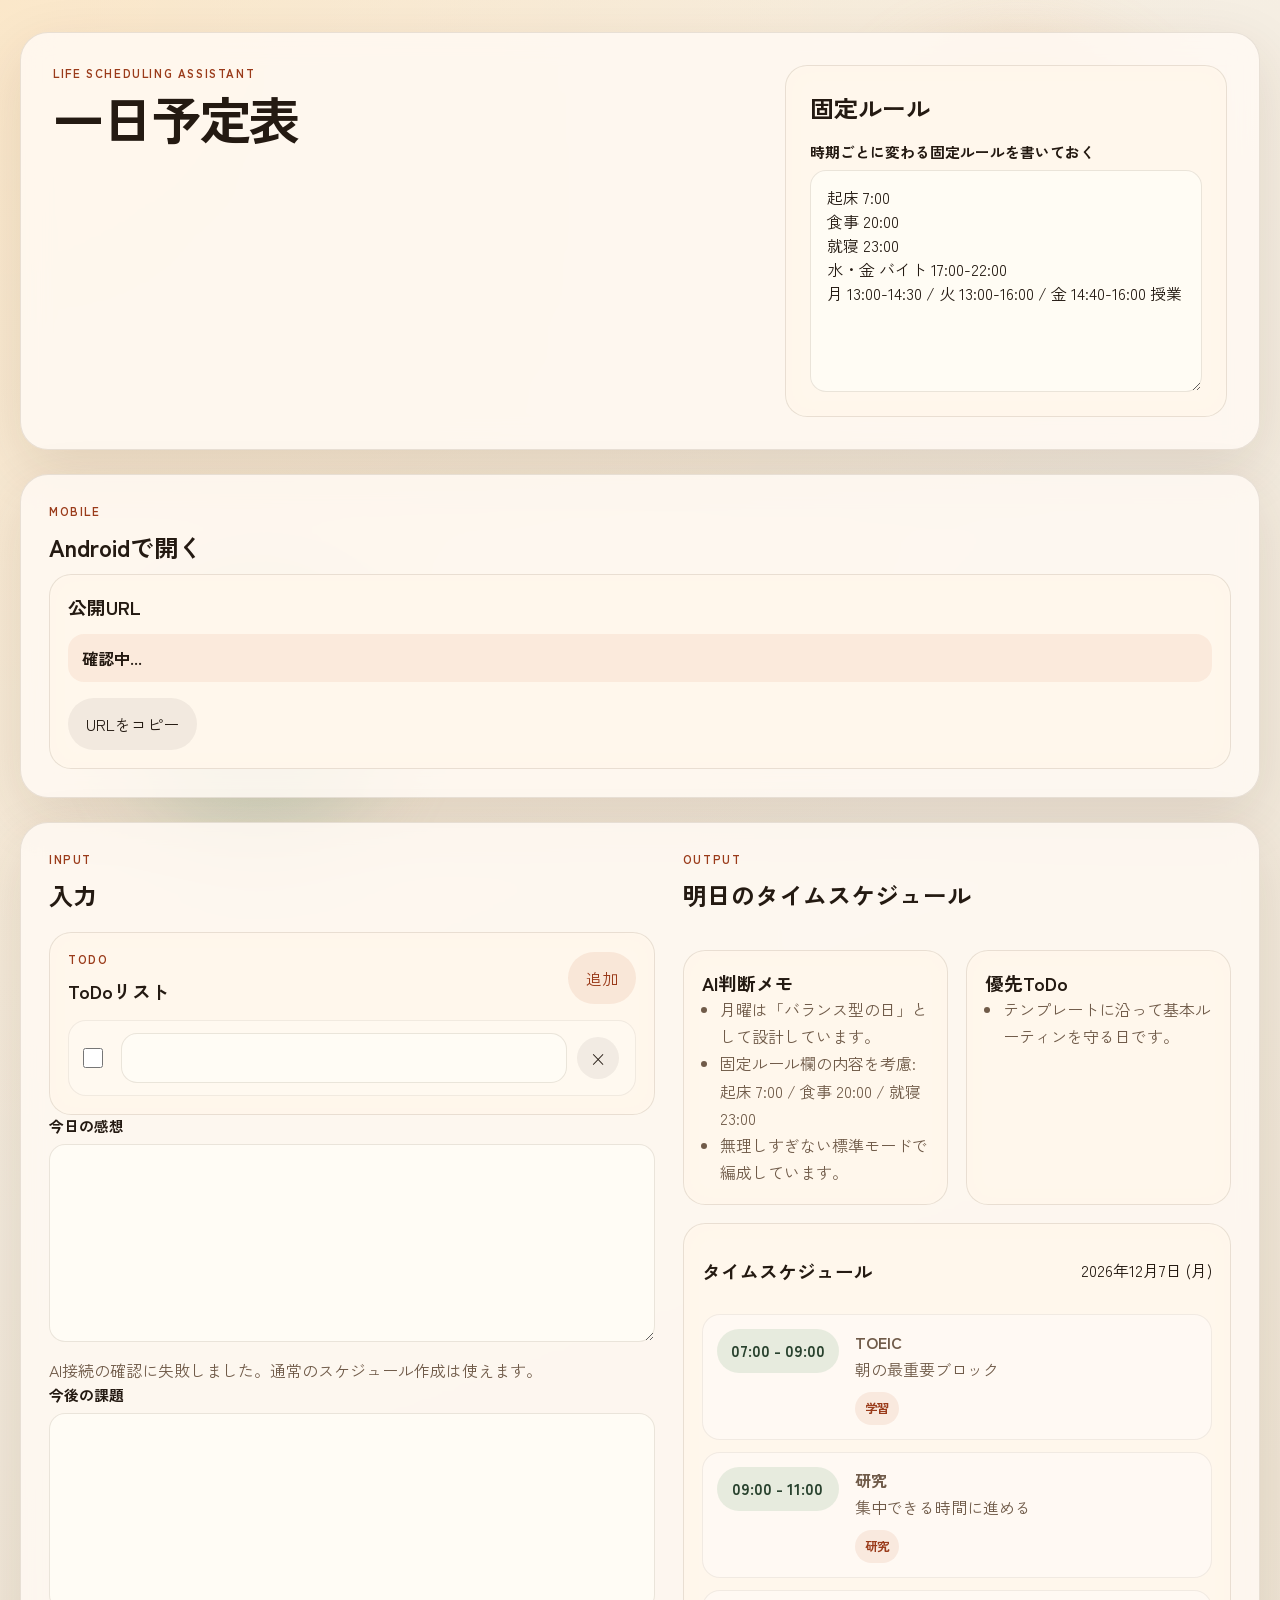
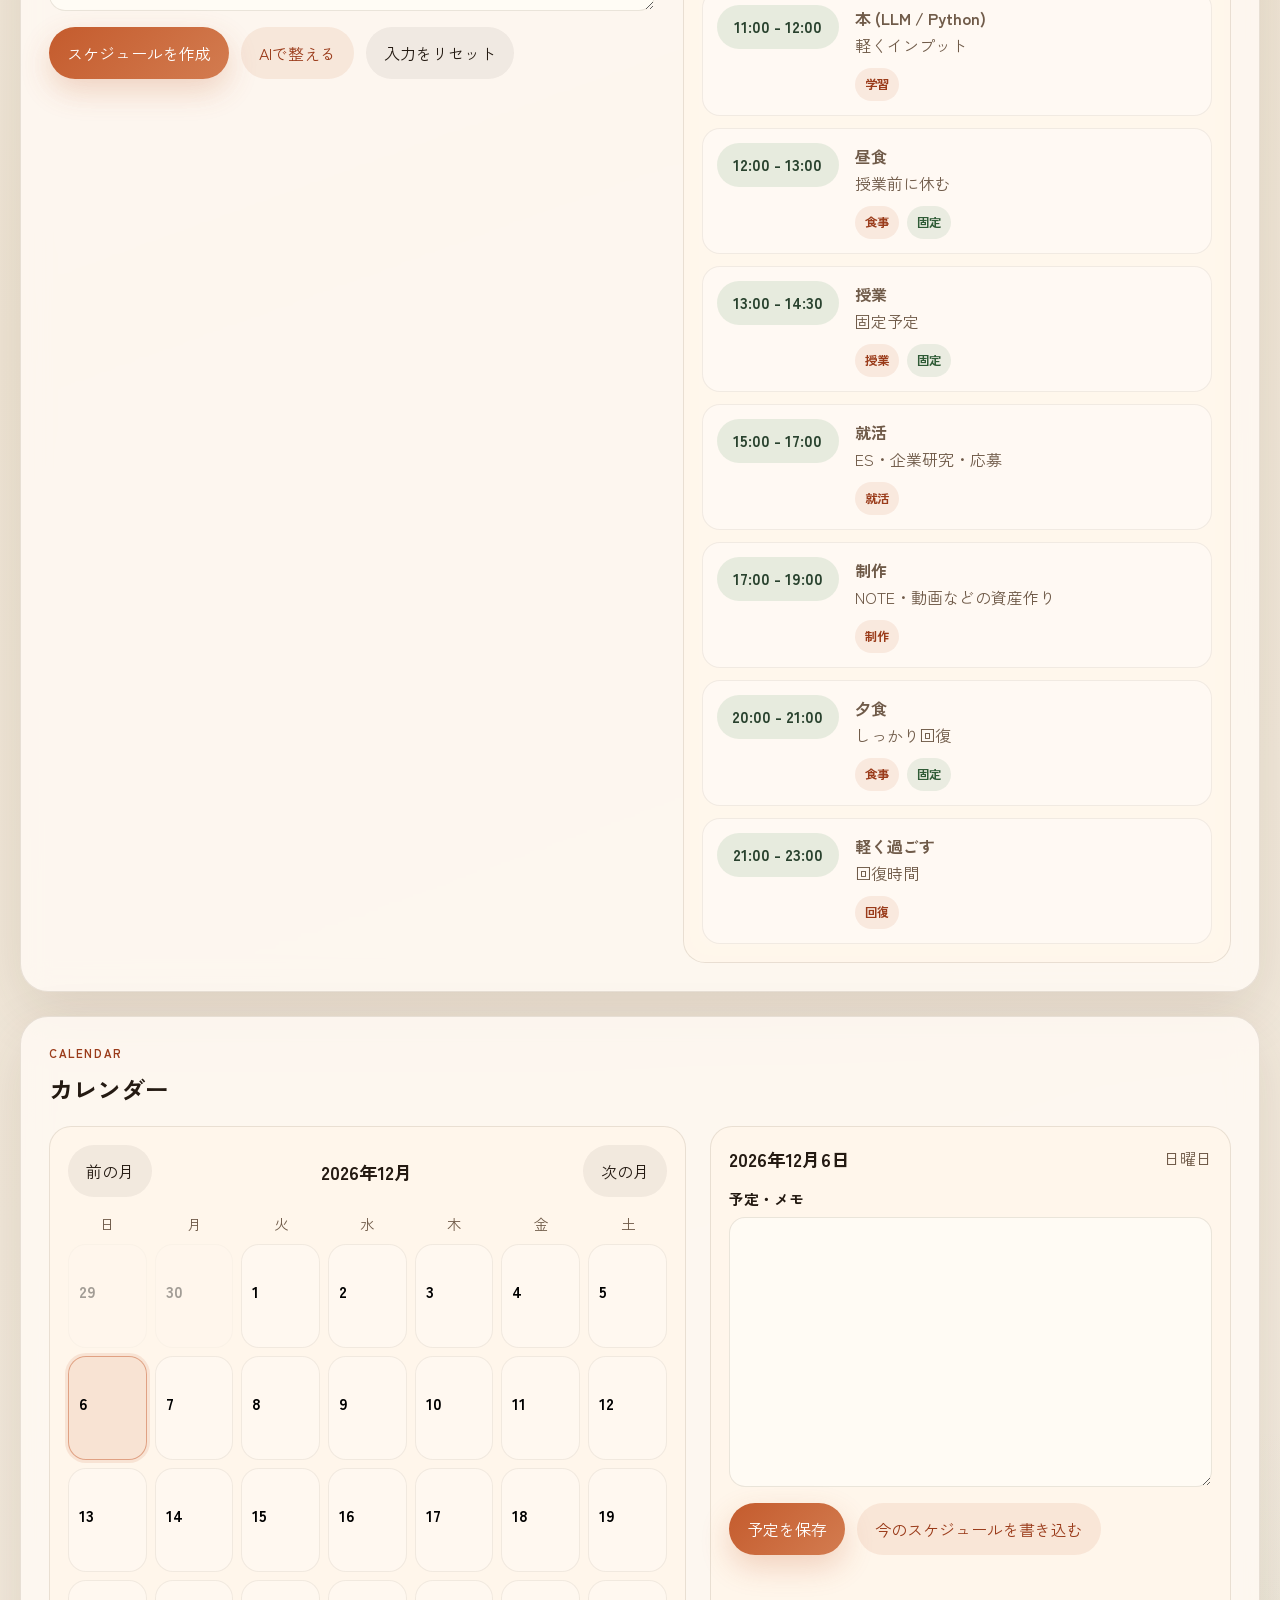
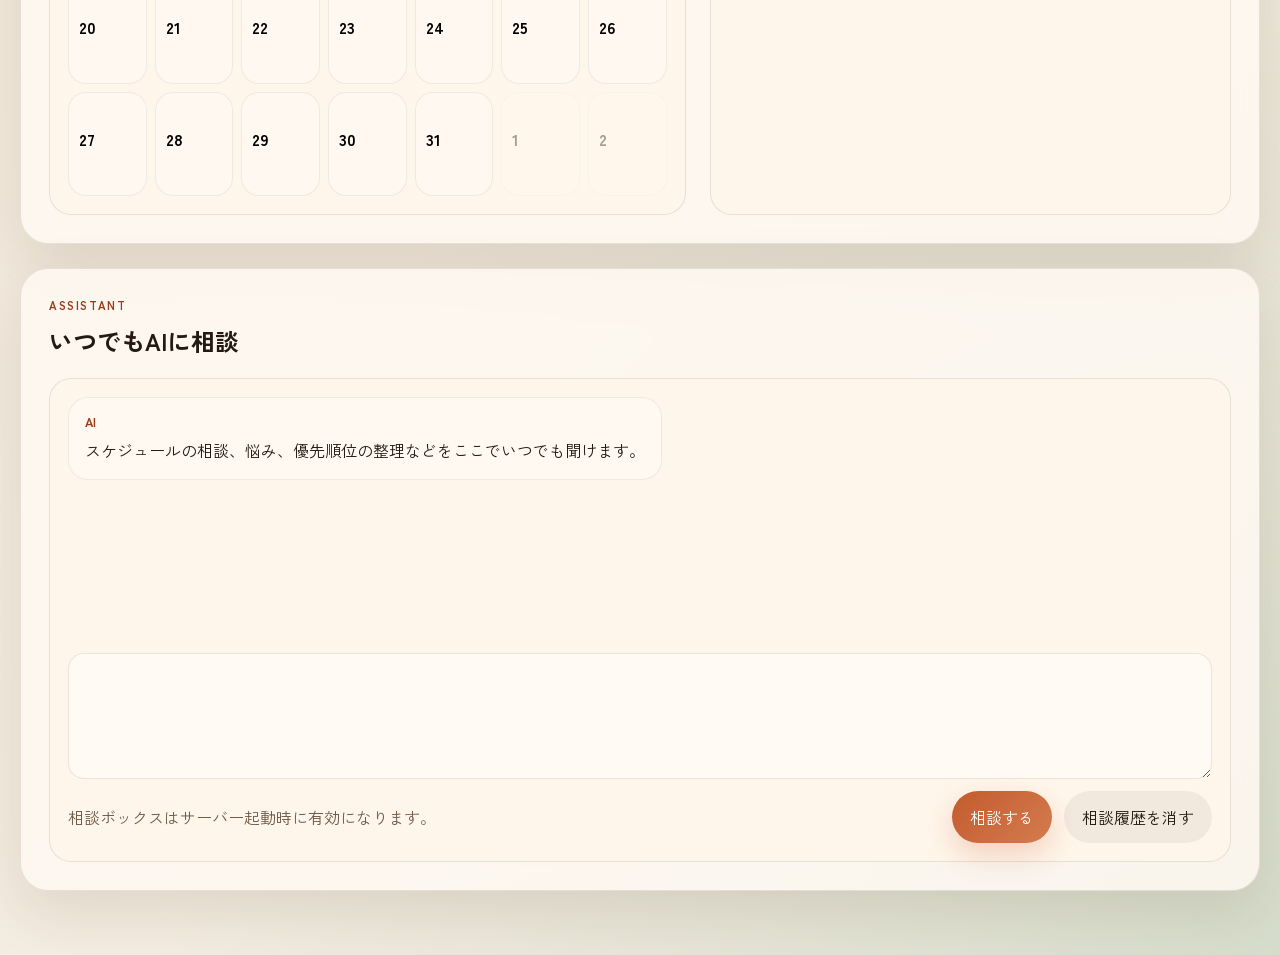
==== commit a1e14481: "Use recent history in schedule planning" ====
--- a/index.html
+++ b/index.html
@@ -3,7 +3,7 @@
 <head>
   <meta charset="UTF-8">
   <meta name="viewport" content="width=device-width, initial-scale=1.0">
-  <title>Resilient Planner</title>
+  <title>一日予定表</title>
   <meta name="theme-color" content="#c45b2d">
   <meta name="description" content="生活スケジュールとToDoから崩れにくい1日を組み立てるAIプランナー">
   <link rel="manifest" href="manifest.webmanifest">
@@ -21,7 +21,7 @@
     <section class="hero">
       <div>
         <p class="eyebrow">Life Scheduling Assistant</p>
-        <h1>ToDoスケジューラ</h1>
+        <h1>一日予定表</h1>
       </div>
       <div class="summary-card">
         <h2>固定ルール</h2>
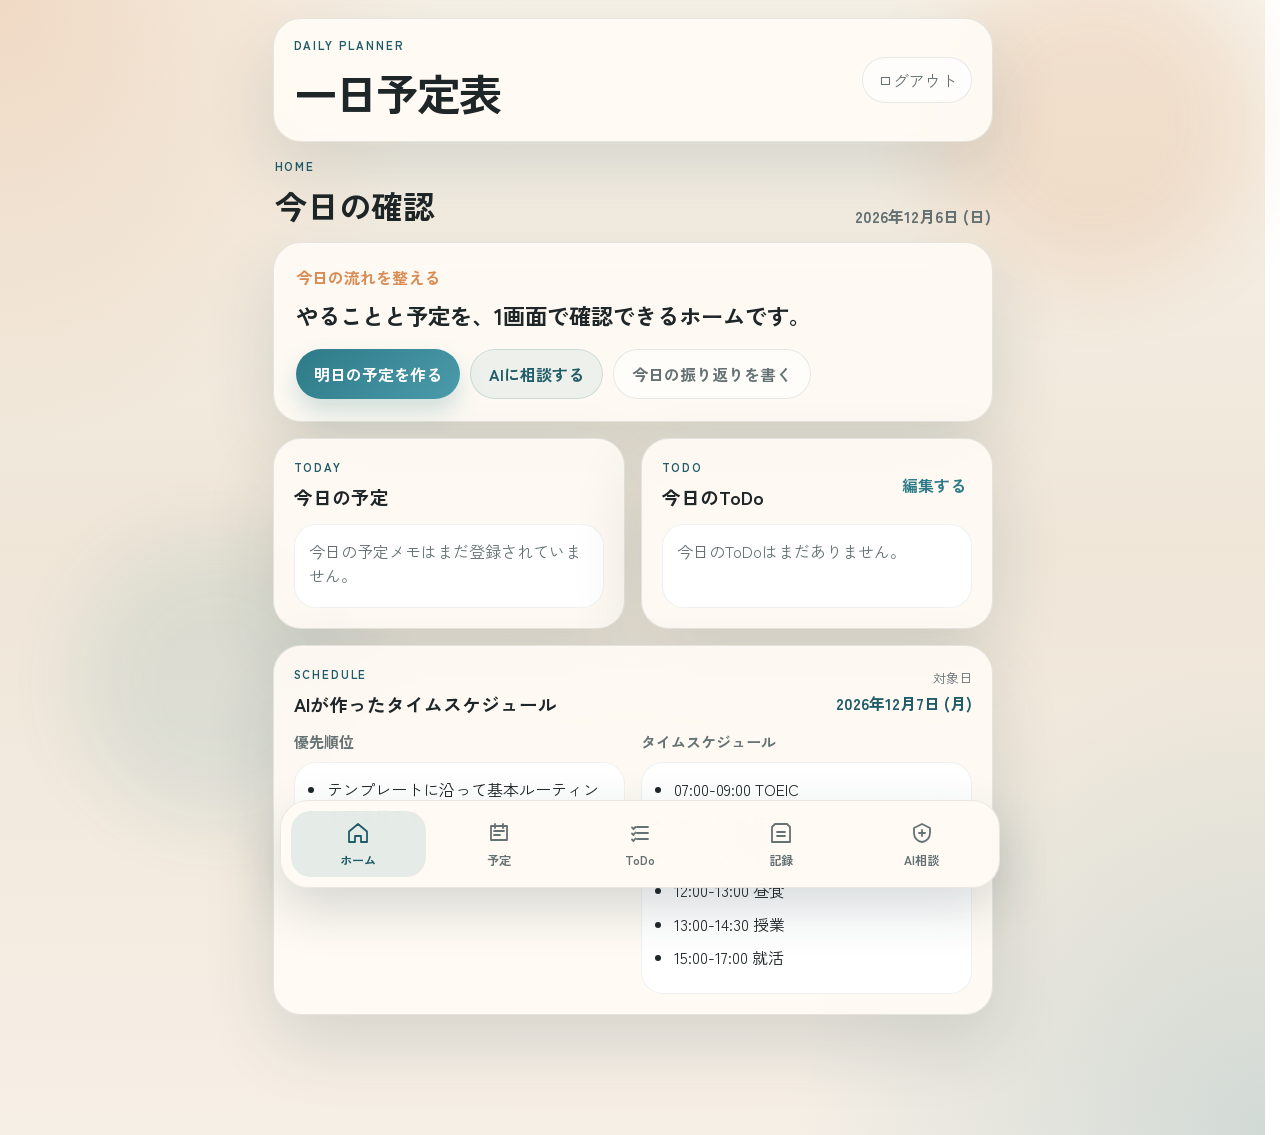
==== commit b7e89ed9: "Redesign planner with bottom tab navigation" ====
--- a/index.html
+++ b/index.html
@@ -4,8 +4,8 @@
   <meta charset="UTF-8">
   <meta name="viewport" content="width=device-width, initial-scale=1.0">
   <title>一日予定表</title>
-  <meta name="theme-color" content="#c45b2d">
-  <meta name="description" content="生活スケジュールとToDoから崩れにくい1日を組み立てるAIプランナー">
+  <meta name="theme-color" content="#2d7a88">
+  <meta name="description" content="固定ルール、ToDo、カレンダー、今日の記録から明日の予定を整える一日予定表アプリ。">
   <link rel="manifest" href="manifest.webmanifest">
   <link rel="icon" href="icon.svg" type="image/svg+xml">
   <link rel="apple-touch-icon" href="icon-192.png">
@@ -17,174 +17,358 @@
 <body>
   <div class="background-orb orb-a"></div>
   <div class="background-orb orb-b"></div>
-  <main class="app-shell">
-    <section class="hero">
+
+  <main class="app-shell app-mobile-shell">
+    <header class="app-header">
       <div>
-        <p class="eyebrow">Life Scheduling Assistant</p>
+        <p class="eyebrow">Daily planner</p>
         <h1>一日予定表</h1>
       </div>
-      <div class="summary-card">
-        <h2>固定ルール</h2>
-        <label class="field">
-          <span>時期ごとに変わる固定ルールを書いておく</span>
-          <textarea id="fixedRulesText" rows="8"></textarea>
-        </label>
-      </div>
-    </section>
-
-    <section class="panel mobile-panel">
-      <div class="section-heading compact">
-        <p class="eyebrow">Mobile</p>
-        <h2>Androidで開く</h2>
-      </div>
-      <div class="mobile-grid">
-        <article class="mobile-card">
-          <h3>公開URL</h3>
-          <p id="networkAddress" class="network-address">確認中...</p>
-          <p id="mobileHint" class="status-text"></p>
-          <div class="actions compact-actions">
-            <button id="copyAddressButton" class="ghost-button" type="button">URLをコピー</button>
-          </div>
-        </article>
-      </div>
-    </section>
-
-    <section class="panel grid-two">
-      <div>
-        <div class="section-heading">
-          <p class="eyebrow">Input</p>
-          <h2>入力</h2>
-        </div>
-
-        <input id="targetDate" type="hidden">
-        <input id="aiModel" type="hidden" value="gpt-5-mini">
-        <input id="generationMode" type="hidden" value="local">
-
-        <div class="list-block">
-          <div class="list-header">
+      <a class="logout-link" href="/logout">ログアウト</a>
+    </header>
+
+    <section class="tab-screen is-active" data-tab-screen="home">
+      <div class="screen-heading">
+        <div>
+          <p class="eyebrow">Home</p>
+          <h2>今日の確認</h2>
+        </div>
+        <p id="homeTodayDate" class="screen-meta"></p>
+      </div>
+
+      <div class="home-hero-card">
+        <div>
+          <p class="hero-kicker">今日の流れを整える</p>
+          <h3>やることと予定を、1画面で確認できるホームです。</h3>
+        </div>
+        <div class="quick-actions">
+          <button id="homeOpenPlannerButton" class="primary-button" type="button">明日の予定を作る</button>
+          <button id="homeOpenChatButton" class="secondary-button" type="button">AIに相談する</button>
+          <button id="homeOpenRecordButton" class="ghost-button" type="button">今日の振り返りを書く</button>
+        </div>
+      </div>
+
+      <div class="home-grid">
+        <article class="summary-panel">
+          <div class="panel-title-row">
+            <div>
+              <p class="eyebrow">Today</p>
+              <h3>今日の予定</h3>
+            </div>
+          </div>
+          <div id="homeTodayCalendar" class="plain-summary empty-state">まだ登録されていません。</div>
+        </article>
+
+        <article class="summary-panel">
+          <div class="panel-title-row">
             <div>
               <p class="eyebrow">Todo</p>
-              <h3>ToDoリスト</h3>
-            </div>
-            <button id="addTodo" class="secondary-button" type="button">追加</button>
-          </div>
-          <div id="todoList" class="todo-list-editor"></div>
-        </div>
-
-        <label class="field">
-          <span>今日の感想</span>
-          <textarea id="reflection" rows="7"></textarea>
+              <h3>今日のToDo</h3>
+            </div>
+            <button class="mini-link" data-tab-jump="todo" type="button">編集する</button>
+          </div>
+          <div id="homeTodoPreview" class="plain-summary empty-state">まだ登録されていません。</div>
+        </article>
+      </div>
+
+      <article class="summary-panel schedule-preview-card">
+        <div class="panel-title-row">
+          <div>
+            <p class="eyebrow">Schedule</p>
+            <h3>AIが作ったタイムスケジュール</h3>
+          </div>
+          <div class="target-badge">
+            <span>対象日</span>
+            <strong id="homeTargetDate">-</strong>
+          </div>
+        </div>
+
+        <div class="home-grid home-grid--compact">
+          <div>
+            <h4 class="mini-heading">優先順位</h4>
+            <div id="homePriorityPreview" class="plain-summary empty-state">まだ生成されていません。</div>
+          </div>
+          <div>
+            <h4 class="mini-heading">タイムスケジュール</h4>
+            <div id="homeSchedulePreview" class="plain-summary empty-state">まだ生成されていません。</div>
+          </div>
+        </div>
+      </article>
+    </section>
+
+    <section class="tab-screen" data-tab-screen="schedule">
+      <div class="screen-heading">
+        <div>
+          <p class="eyebrow">Plan</p>
+          <h2>明日の予定生成</h2>
+        </div>
+      </div>
+
+      <input id="aiModel" type="hidden" value="gpt-5-mini">
+      <input id="generationMode" type="hidden" value="local">
+
+      <article class="screen-card">
+        <div class="field-grid">
+          <label class="field">
+            <span>対象日</span>
+            <input id="targetDate" type="date">
+          </label>
+        </div>
+
+        <label class="field">
+          <span>固定ルール</span>
+          <textarea id="fixedRulesText" rows="8"></textarea>
         </label>
 
         <p id="apiStatus" class="status-text"></p>
-
-        <label class="field">
-          <span>今後の課題</span>
-          <textarea id="futureTasksText" rows="7"></textarea>
-        </label>
 
         <div class="actions">
           <button id="generateButton" class="primary-button" type="button">スケジュールを作成</button>
           <button id="aiGenerateButton" class="secondary-button" type="button">AIで整える</button>
           <button id="resetButton" class="ghost-button" type="button">入力をリセット</button>
         </div>
-      </div>
-
-      <div class="output-column">
-        <div class="section-heading">
-          <p class="eyebrow">Output</p>
-          <h2>明日のタイムスケジュール</h2>
-        </div>
-
-        <div class="insight-grid">
-          <article class="insight-card">
-            <h3>AI判断メモ</h3>
-            <div id="analysisSummary" class="empty-state">まだ生成されていません。</div>
-          </article>
-          <article class="insight-card">
-            <h3>優先ToDo</h3>
-            <div id="priorityTodos" class="empty-state">まだ生成されていません。</div>
-          </article>
-        </div>
-
-        <article class="timeline-card">
-          <div class="timeline-header">
-            <h3>タイムスケジュール</h3>
-            <p id="targetDateLabel">対象日を選ぶとここに表示されます。</p>
+      </article>
+
+      <div class="output-stack">
+        <article class="summary-panel">
+          <h3>AI判断メモ</h3>
+          <div id="analysisSummary" class="plain-summary empty-state">まだ生成されていません。</div>
+        </article>
+
+        <article class="summary-panel">
+          <h3>優先ToDo</h3>
+          <div id="priorityTodos" class="plain-summary empty-state">まだ生成されていません。</div>
+        </article>
+
+        <article class="summary-panel">
+          <div class="panel-title-row">
+            <h3>明日のタイムスケジュール</h3>
+            <p id="targetDateLabel" class="status-text">対象日を選ぶとここに表示されます。</p>
           </div>
           <div id="scheduleTimeline" class="timeline empty-state">まだ生成されていません。</div>
         </article>
       </div>
     </section>
 
-    <section class="panel calendar-panel">
-      <div class="section-heading">
-        <p class="eyebrow">Calendar</p>
-        <h2>カレンダー</h2>
-      </div>
-      <div class="calendar-layout">
-        <div class="calendar-card">
-          <div class="calendar-toolbar">
-            <button id="prevMonthButton" class="ghost-button" type="button">前の月</button>
-            <h3 id="calendarMonthLabel">2026年4月</h3>
-            <button id="nextMonthButton" class="ghost-button" type="button">次の月</button>
-          </div>
-          <div class="calendar-weekdays">
-            <span>日</span>
-            <span>月</span>
-            <span>火</span>
-            <span>水</span>
-            <span>木</span>
-            <span>金</span>
-            <span>土</span>
-          </div>
-          <div id="calendarGrid" class="calendar-grid"></div>
-        </div>
-
-        <div class="calendar-note-card">
-          <div class="calendar-note-header">
-            <h3 id="selectedDateLabel">選択中の日付</h3>
-            <p id="selectedDateSubLabel" class="status-text"></p>
-          </div>
+    <section class="tab-screen" data-tab-screen="todo">
+      <div class="screen-heading">
+        <div>
+          <p class="eyebrow">Todo</p>
+          <h2>ToDoリスト</h2>
+        </div>
+      </div>
+
+      <article class="screen-card">
+        <div class="panel-title-row">
+          <div>
+            <h3>やることを整理する</h3>
+            <p class="status-text">締切、重要度、所要時間、状態、メモまで入れておけます。</p>
+          </div>
+          <button id="addTodo" class="secondary-button" type="button">追加</button>
+        </div>
+        <div id="todoList" class="todo-list-editor"></div>
+      </article>
+    </section>
+
+    <section class="tab-screen" data-tab-screen="record">
+      <div class="screen-heading">
+        <div>
+          <p class="eyebrow">Record</p>
+          <h2>記録</h2>
+        </div>
+      </div>
+
+      <article class="screen-card">
+        <h3>今日の感想</h3>
+        <div class="field-grid field-grid--triple">
           <label class="field">
-            <span>予定・メモ</span>
-            <textarea id="calendarEntryText" rows="10"></textarea>
+            <span>疲労度</span>
+            <select id="fatigueLevel">
+              <option value="1">1</option>
+              <option value="2">2</option>
+              <option value="3">3</option>
+              <option value="4">4</option>
+              <option value="5">5</option>
+            </select>
           </label>
-          <div class="actions">
-            <button id="saveCalendarEntryButton" class="primary-button" type="button">予定を保存</button>
-            <button id="applyScheduleToCalendarButton" class="secondary-button" type="button">今のスケジュールを書き込む</button>
-          </div>
-        </div>
-      </div>
-    </section>
-
-    <section class="panel chat-panel">
-      <div class="section-heading">
-        <p class="eyebrow">Assistant</p>
-        <h2>いつでもAIに相談</h2>
-      </div>
-      <div class="chat-layout">
-        <div id="chatMessages" class="chat-messages"></div>
-        <div class="chat-composer">
-          <textarea id="chatInput" rows="4"></textarea>
-          <div class="chat-actions">
-            <p id="chatStatus" class="status-text">相談内容を入力するとここからAIに聞けます。</p>
-            <div class="chat-buttons">
-              <button id="sendChatButton" class="primary-button" type="button">相談する</button>
-              <button id="resetChatButton" class="ghost-button" type="button">相談履歴を消す</button>
-            </div>
-          </div>
-        </div>
-      </div>
+          <label class="field">
+            <span>集中度</span>
+            <select id="focusLevel">
+              <option value="1">1</option>
+              <option value="2">2</option>
+              <option value="3">3</option>
+              <option value="4">4</option>
+              <option value="5">5</option>
+            </select>
+          </label>
+          <label class="field">
+            <span>気分</span>
+            <select id="moodLevel">
+              <option value="good">良い</option>
+              <option value="normal">普通</option>
+              <option value="bad">悪い</option>
+            </select>
+          </label>
+        </div>
+
+        <label class="field">
+          <span>今日できたこと・できなかったこと・反省</span>
+          <textarea id="reflection" rows="7"></textarea>
+        </label>
+
+        <label class="field">
+          <span>今後の課題</span>
+          <textarea id="futureTasksText" rows="6"></textarea>
+        </label>
+      </article>
+
+      <article class="screen-card">
+        <div class="panel-title-row">
+          <div>
+            <h3>カレンダー</h3>
+            <p class="status-text">月表示から日付を選んで、その日の予定やメモを書き込みます。</p>
+          </div>
+        </div>
+
+        <div class="calendar-layout">
+          <div class="calendar-card">
+            <div class="calendar-toolbar">
+              <button id="prevMonthButton" class="ghost-button" type="button">前の月</button>
+              <h3 id="calendarMonthLabel">-</h3>
+              <button id="nextMonthButton" class="ghost-button" type="button">次の月</button>
+            </div>
+            <div class="calendar-weekdays">
+              <span>日</span>
+              <span>月</span>
+              <span>火</span>
+              <span>水</span>
+              <span>木</span>
+              <span>金</span>
+              <span>土</span>
+            </div>
+            <div id="calendarGrid" class="calendar-grid"></div>
+          </div>
+
+          <div class="calendar-note-card">
+            <div class="calendar-note-header">
+              <h3 id="selectedDateLabel">選択中の日付</h3>
+              <p id="selectedDateSubLabel" class="status-text"></p>
+            </div>
+            <label class="field">
+              <span>予定・メモ</span>
+              <textarea id="calendarEntryText" rows="9"></textarea>
+            </label>
+            <div class="actions">
+              <button id="saveCalendarEntryButton" class="primary-button" type="button">予定を保存</button>
+              <button id="applyScheduleToCalendarButton" class="secondary-button" type="button">今のスケジュールを書き込む</button>
+            </div>
+          </div>
+        </div>
+      </article>
+    </section>
+
+    <section class="tab-screen" data-tab-screen="ai">
+      <div class="screen-heading">
+        <div>
+          <p class="eyebrow">Assistant</p>
+          <h2>AI相談</h2>
+        </div>
+      </div>
+
+      <article class="screen-card">
+        <div class="chat-layout">
+          <div id="chatMessages" class="chat-messages"></div>
+          <div class="chat-composer">
+            <textarea id="chatInput" rows="4"></textarea>
+            <div class="chat-actions">
+              <p id="chatStatus" class="status-text">予定調整や悩み相談などをそのまま入力できます。</p>
+              <div class="chat-buttons">
+                <button id="sendChatButton" class="primary-button" type="button">送信する</button>
+                <button id="resetChatButton" class="ghost-button" type="button">会話をリセット</button>
+              </div>
+            </div>
+          </div>
+        </div>
+      </article>
+    </section>
+
+    <section class="mobile-meta" aria-hidden="true">
+      <p id="networkAddress"></p>
+      <p id="mobileHint"></p>
+      <button id="copyAddressButton" type="button">copy</button>
     </section>
   </main>
 
+  <nav class="bottom-nav" aria-label="メインメニュー">
+    <button class="bottom-nav__item is-active" data-tab-trigger="home" type="button">
+      <svg viewBox="0 0 24 24" aria-hidden="true"><path d="M3 10.5 12 3l9 7.5V21h-6v-6H9v6H3z"/></svg>
+      <span>ホーム</span>
+    </button>
+    <button class="bottom-nav__item" data-tab-trigger="schedule" type="button">
+      <svg viewBox="0 0 24 24" aria-hidden="true"><path d="M4 5h16v14H4z"/><path d="M8 3v4M16 3v4M7 10h10M7 14h6"/></svg>
+      <span>予定</span>
+    </button>
+    <button class="bottom-nav__item" data-tab-trigger="todo" type="button">
+      <svg viewBox="0 0 24 24" aria-hidden="true"><path d="M9 6h11M9 12h11M9 18h11M4 6.5l1.5 1.5L7.5 6M4 12.5 5.5 14 7.5 11.5M4 18.5 5.5 20 7.5 17.5"/></svg>
+      <span>ToDo</span>
+    </button>
+    <button class="bottom-nav__item" data-tab-trigger="record" type="button">
+      <svg viewBox="0 0 24 24" aria-hidden="true"><path d="M6 3h12l3 3v15H3V6z"/><path d="M8 11h8M8 15h8"/></svg>
+      <span>記録</span>
+    </button>
+    <button class="bottom-nav__item" data-tab-trigger="ai" type="button">
+      <svg viewBox="0 0 24 24" aria-hidden="true"><path d="M12 3 4 7v5c0 5 3.4 8.5 8 9 4.6-.5 8-4 8-9V7z"/><path d="M9 12h6M12 9v6"/></svg>
+      <span>AI相談</span>
+    </button>
+  </nav>
+
   <template id="todoItemTemplate">
-    <div class="todo-item">
-      <input data-key="done" type="checkbox" class="todo-check" aria-label="完了">
-      <input data-key="text" type="text" class="todo-input">
-      <button class="icon-button" data-role="remove" type="button" aria-label="削除">×</button>
-    </div>
+    <article class="todo-item">
+      <div class="todo-item__header">
+        <label class="field field--inline">
+          <span>タスク名</span>
+          <input data-key="title" type="text" class="todo-title-input">
+        </label>
+        <button class="icon-button" data-role="remove" type="button" aria-label="削除">×</button>
+      </div>
+
+      <div class="todo-item__grid">
+        <label class="field">
+          <span>締切</span>
+          <input data-key="deadline" type="date">
+        </label>
+        <label class="field">
+          <span>重要度</span>
+          <select data-key="importance">
+            <option value="high">高</option>
+            <option value="medium">中</option>
+            <option value="low">低</option>
+          </select>
+        </label>
+        <label class="field">
+          <span>所要時間</span>
+          <select data-key="duration">
+            <option value="30">30分</option>
+            <option value="60">60分</option>
+            <option value="90">90分</option>
+            <option value="120">120分</option>
+          </select>
+        </label>
+        <label class="field">
+          <span>状態</span>
+          <select data-key="status">
+            <option value="todo">未着手</option>
+            <option value="doing">進行中</option>
+            <option value="done">完了</option>
+          </select>
+        </label>
+      </div>
+
+      <label class="field">
+        <span>メモ</span>
+        <textarea data-key="memo" rows="2"></textarea>
+      </label>
+    </article>
   </template>
 
   <script src="app.js"></script>
--- a/styles.css
+++ b/styles.css
@@ -1,17 +1,31 @@
 :root {
-  --panel: rgba(255, 250, 243, 0.84);
-  --panel-strong: rgba(255, 247, 236, 0.96);
-  --line: rgba(72, 51, 24, 0.12);
-  --text: #241a12;
-  --muted: #705b49;
-  --accent: #c45b2d;
-  --accent-strong: #9a3b1a;
-  --mint: #7ca982;
-  --shadow: 0 20px 60px rgba(73, 43, 16, 0.12);
+  --bg: #f5f1e7;
+  --bg-strong: #fffaf2;
+  --panel: rgba(255, 251, 245, 0.92);
+  --panel-strong: rgba(255, 255, 255, 0.94);
+  --line: rgba(55, 74, 82, 0.12);
+  --line-strong: rgba(45, 122, 136, 0.18);
+  --text: #1f2628;
+  --muted: #657274;
+  --accent: #2d7a88;
+  --accent-strong: #1f5c67;
+  --accent-soft: rgba(45, 122, 136, 0.12);
+  --warm: #d98b54;
+  --danger: #b54a36;
+  --success: #2c7f5f;
+  --shadow: 0 28px 70px rgba(31, 55, 63, 0.14);
+  --radius-xl: 28px;
+  --radius-lg: 22px;
+  --radius-md: 18px;
+  --radius-sm: 14px;
 }
 
 * {
   box-sizing: border-box;
+}
+
+html {
+  scrollbar-gutter: stable;
 }
 
 body {
@@ -20,160 +34,281 @@
   font-family: "Zen Kaku Gothic New", sans-serif;
   color: var(--text);
   background:
-    radial-gradient(circle at top left, rgba(255, 222, 173, 0.5), transparent 28%),
-    radial-gradient(circle at bottom right, rgba(124, 169, 130, 0.25), transparent 26%),
-    linear-gradient(160deg, #f7f1e7 0%, #efe5d5 42%, #f5eee4 100%);
+    radial-gradient(circle at top left, rgba(217, 139, 84, 0.24), transparent 26%),
+    radial-gradient(circle at bottom right, rgba(45, 122, 136, 0.18), transparent 28%),
+    linear-gradient(180deg, #f7f2e8 0%, #efe6d8 48%, #f6efe6 100%);
+}
+
+button,
+input,
+select,
+textarea {
+  font: inherit;
+}
+
+button {
+  cursor: pointer;
+}
+
+a {
+  color: inherit;
 }
 
 .background-orb {
   position: fixed;
   border-radius: 999px;
   filter: blur(40px);
-  opacity: 0.32;
+  opacity: 0.48;
   pointer-events: none;
 }
 
 .orb-a {
   width: 320px;
   height: 320px;
-  top: 48px;
-  right: 8%;
-  background: #f2b680;
+  top: -40px;
+  right: 2%;
+  background: rgba(217, 139, 84, 0.35);
 }
 
 .orb-b {
-  width: 260px;
-  height: 260px;
-  bottom: 60px;
-  left: 10%;
-  background: #94b89d;
+  width: 280px;
+  height: 280px;
+  bottom: 80px;
+  left: 6%;
+  background: rgba(45, 122, 136, 0.22);
 }
 
 .app-shell {
-  width: min(1240px, calc(100% - 32px));
-  margin: 32px auto 64px;
+  width: min(720px, calc(100% - 24px));
+  margin: 18px auto 120px;
   position: relative;
   z-index: 1;
 }
 
-.hero,
-.panel,
-.summary-card,
-.timeline-card,
-.insight-card,
-.list-block,
-.mobile-card {
-  backdrop-filter: blur(14px);
-}
-
-.hero,
-.panel {
+.app-header,
+.screen-card,
+.summary-panel,
+.home-hero-card {
   background: var(--panel);
   border: 1px solid var(--line);
-  border-radius: 28px;
   box-shadow: var(--shadow);
-}
-
-.hero {
-  display: grid;
-  grid-template-columns: 1.6fr 1fr;
-  gap: 24px;
-  padding: 32px;
-  margin-bottom: 24px;
-}
-
-.hero h1,
-.section-heading h2,
-.list-header h3,
-.insight-card h3,
-.timeline-card h3,
-.summary-card h2,
-.mobile-card h3 {
+  backdrop-filter: blur(16px);
+}
+
+.app-header {
+  display: flex;
+  justify-content: space-between;
+  align-items: center;
+  gap: 16px;
+  padding: 18px 20px;
+  border-radius: var(--radius-xl);
+  margin-bottom: 16px;
+}
+
+.app-header h1,
+.screen-heading h2,
+.summary-panel h3,
+.screen-card h3,
+.home-hero-card h3,
+.calendar-toolbar h3 {
   margin: 0;
 }
 
-.hero h1 {
-  font-size: clamp(2rem, 4vw, 3.4rem);
-  line-height: 1.08;
+.app-header h1 {
+  font-size: clamp(1.85rem, 5vw, 2.7rem);
   letter-spacing: -0.04em;
-  max-width: none;
-  text-wrap: balance;
-}
-
-.hero-copy {
-  max-width: 62ch;
-  margin: 16px 0 0;
-  color: var(--muted);
-  line-height: 1.8;
+}
+
+.logout-link {
+  border: 1px solid var(--line);
+  border-radius: 999px;
+  padding: 10px 14px;
+  text-decoration: none;
+  color: var(--muted);
+  background: rgba(255, 255, 255, 0.72);
 }
 
 .eyebrow {
-  margin: 0 0 10px;
+  margin: 0 0 8px;
   color: var(--accent-strong);
   text-transform: uppercase;
-  letter-spacing: 0.14em;
+  letter-spacing: 0.16em;
   font-weight: 700;
   font-size: 0.72rem;
 }
 
-.summary-card,
-.mobile-card,
-.list-block,
-.timeline-card,
-.insight-card,
-.chat-layout {
+.screen-heading {
+  display: flex;
+  justify-content: space-between;
+  align-items: end;
+  gap: 12px;
+  margin: 8px 2px 14px;
+}
+
+.screen-heading h2 {
+  font-size: clamp(1.5rem, 4vw, 2rem);
+}
+
+.screen-meta {
+  margin: 0;
+  color: var(--muted);
+  font-weight: 700;
+}
+
+.tab-screen {
+  display: none;
+  animation: tab-fade 180ms ease;
+}
+
+.tab-screen.is-active {
+  display: block;
+}
+
+@keyframes tab-fade {
+  from {
+    opacity: 0;
+    transform: translateY(8px);
+  }
+  to {
+    opacity: 1;
+    transform: translateY(0);
+  }
+}
+
+.home-hero-card,
+.screen-card,
+.summary-panel {
+  border-radius: var(--radius-xl);
+}
+
+.home-hero-card {
+  padding: 22px;
+  margin-bottom: 16px;
+  display: grid;
+  gap: 18px;
+}
+
+.hero-kicker {
+  margin: 0 0 10px;
+  color: var(--warm);
+  font-weight: 700;
+}
+
+.home-hero-card h3 {
+  font-size: 1.4rem;
+  line-height: 1.45;
+}
+
+.quick-actions,
+.actions,
+.chat-buttons {
+  display: flex;
+  flex-wrap: wrap;
+  gap: 10px;
+}
+
+.home-grid {
+  display: grid;
+  grid-template-columns: repeat(2, minmax(0, 1fr));
+  gap: 16px;
+  margin-bottom: 16px;
+}
+
+.home-grid--compact {
+  margin-bottom: 0;
+}
+
+.screen-card,
+.summary-panel {
+  padding: 20px;
+}
+
+.schedule-preview-card {
+  margin-bottom: 8px;
+}
+
+.panel-title-row,
+.calendar-toolbar,
+.calendar-note-header,
+.chat-actions {
+  display: flex;
+  justify-content: space-between;
+  align-items: center;
+  gap: 12px;
+}
+
+.panel-title-row {
+  margin-bottom: 14px;
+}
+
+.mini-link {
+  border: none;
+  background: transparent;
+  color: var(--accent);
+  font-weight: 700;
+}
+
+.mini-heading {
+  margin: 0 0 10px;
+  font-size: 0.94rem;
+  color: var(--muted);
+}
+
+.target-badge {
+  display: flex;
+  flex-direction: column;
+  align-items: end;
+  gap: 4px;
+  color: var(--muted);
+  font-size: 0.82rem;
+}
+
+.target-badge strong {
+  color: var(--accent-strong);
+  font-size: 1rem;
+}
+
+.plain-summary,
+.timeline,
+.chat-messages {
   background: var(--panel-strong);
-  border: 1px solid var(--line);
-  border-radius: 22px;
-  padding: 18px;
-}
-
-.summary-card {
-  align-self: start;
-  padding: 24px;
-}
-
-.summary-card .field {
-  margin-top: 16px;
-  margin-bottom: 0;
-}
-
-.summary-card textarea {
-  min-height: 180px;
-}
-
-.panel {
-  padding: 28px;
-  margin-top: 24px;
-}
-
-.grid-two {
-  display: grid;
-  grid-template-columns: 1.05fr 0.95fr;
-  gap: 28px;
-}
-
-.mobile-grid {
-  display: grid;
-  grid-template-columns: 1fr;
-  gap: 16px;
-}
-
-.network-address {
-  margin: 14px 0 10px;
-  padding: 12px 14px;
-  border-radius: 16px;
-  background: rgba(196, 91, 45, 0.08);
-  font-weight: 700;
-  word-break: break-all;
-}
-
-.section-heading {
-  margin-bottom: 20px;
-}
-
-.compact {
-  margin-bottom: 10px;
+  border: 1px solid rgba(55, 74, 82, 0.08);
+  border-radius: var(--radius-lg);
+}
+
+.plain-summary {
+  min-height: 84px;
+  padding: 14px;
+}
+
+.plain-summary ul,
+.analysis-list,
+.todo-list,
+.home-list {
+  margin: 0;
+  padding-left: 18px;
+}
+
+.plain-summary li,
+.analysis-list li,
+.todo-list li,
+.home-list li {
+  margin-bottom: 8px;
+  line-height: 1.6;
+}
+
+.empty-state {
+  color: var(--muted);
+}
+
+.field-grid {
+  display: grid;
+  grid-template-columns: repeat(2, minmax(0, 1fr));
+  gap: 12px;
+}
+
+.field-grid--triple {
+  grid-template-columns: repeat(3, minmax(0, 1fr));
 }
 
 .field {
@@ -183,470 +318,420 @@
   margin-bottom: 16px;
 }
 
+.field--inline {
+  margin-bottom: 0;
+}
+
 .field span {
   font-size: 0.92rem;
   font-weight: 700;
 }
 
 input,
-textarea,
 select,
-button {
-  font: inherit;
-}
-
-input,
-textarea,
-select {
+textarea {
   width: 100%;
-  border: 1px solid rgba(82, 58, 31, 0.12);
-  border-radius: 16px;
-  background: rgba(255, 252, 246, 0.9);
+  border: 1px solid rgba(55, 74, 82, 0.12);
+  border-radius: var(--radius-sm);
+  background: rgba(255, 255, 255, 0.86);
   padding: 14px 16px;
   color: var(--text);
-  transition: border-color 160ms ease, box-shadow 160ms ease;
+  transition: border-color 160ms ease, box-shadow 160ms ease, transform 160ms ease;
 }
 
 input:focus,
-textarea:focus,
-select:focus {
+select:focus,
+textarea:focus {
   outline: none;
-  border-color: rgba(196, 91, 45, 0.56);
-  box-shadow: 0 0 0 4px rgba(196, 91, 45, 0.12);
+  border-color: rgba(45, 122, 136, 0.56);
+  box-shadow: 0 0 0 4px rgba(45, 122, 136, 0.14);
 }
 
 textarea {
   resize: vertical;
-}
-
-.ai-settings {
-  margin: 20px 0;
-  padding: 18px;
-  background: rgba(255, 248, 239, 0.92);
-  border: 1px solid rgba(82, 58, 31, 0.08);
-  border-radius: 22px;
-}
-
-.settings-grid {
-  display: grid;
-  grid-template-columns: 1fr 1fr;
-  gap: 12px;
-}
-
-.status-text {
-  margin: 0;
-  color: var(--muted);
-  line-height: 1.6;
-}
-
-.status-text.ok {
-  color: #2f5b36;
-}
-
-.status-text.error {
-  color: #8a2e1c;
-}
-
-.list-block {
-  margin-top: 20px;
-}
-
-.todo-list-editor {
-  display: flex;
-  flex-direction: column;
-  gap: 10px;
-}
-
-.todo-item {
-  display: grid;
-  grid-template-columns: 28px minmax(0, 1fr) 44px;
-  gap: 10px;
-  align-items: center;
-  padding: 12px 14px;
-  border-radius: 18px;
-  background: rgba(255, 249, 241, 0.9);
-  border: 1px solid rgba(82, 58, 31, 0.08);
-}
-
-.todo-check {
-  width: 20px;
-  height: 20px;
-  margin: 0;
-}
-
-.todo-input {
-  padding: 12px 14px;
-}
-
-.list-header,
-.timeline-header,
-.chat-actions {
-  display: flex;
-  justify-content: space-between;
-  gap: 12px;
-  align-items: center;
-}
-
-.list-header,
-.timeline-header {
-  margin-bottom: 16px;
-}
-
-.dynamic-list {
-  display: flex;
-  flex-direction: column;
-  gap: 12px;
-}
-
-.list-item {
-  display: grid;
-  grid-template-columns: minmax(0, 1.8fr) 140px 110px 140px 44px;
-  gap: 10px;
-  align-items: end;
-  padding: 14px;
-  border-radius: 18px;
-  background: rgba(255, 249, 241, 0.9);
-  border: 1px solid rgba(82, 58, 31, 0.08);
-}
-
-.list-item.task-item {
-  grid-template-columns: minmax(0, 1.8fr) 140px 110px 110px 44px;
-}
-
-.list-item .field {
-  margin-bottom: 0;
-}
-
-.actions,
-.chat-buttons {
-  display: flex;
-  gap: 12px;
-}
-
-.compact-actions {
-  margin-top: 16px;
-}
-
-.primary-button,
-.secondary-button,
-.ghost-button,
-.icon-button {
-  border: none;
-  cursor: pointer;
-  transition: transform 160ms ease, opacity 160ms ease;
 }
 
 .primary-button,
 .secondary-button,
 .ghost-button {
-  padding: 14px 18px;
   border-radius: 999px;
+  padding: 12px 18px;
+  font-weight: 700;
+  transition: transform 140ms ease, box-shadow 140ms ease, background-color 140ms ease;
+}
+
+.primary-button:hover,
+.secondary-button:hover,
+.ghost-button:hover,
+.bottom-nav__item:hover,
+.icon-button:hover {
+  transform: translateY(-1px);
 }
 
 .primary-button {
-  background: linear-gradient(135deg, var(--accent), #d37c50);
+  border: none;
+  background: linear-gradient(135deg, var(--accent), #4b9bab);
   color: white;
-  box-shadow: 0 12px 30px rgba(196, 91, 45, 0.24);
+  box-shadow: 0 12px 24px rgba(45, 122, 136, 0.22);
 }
 
 .secondary-button {
-  background: rgba(196, 91, 45, 0.1);
+  border: 1px solid var(--line-strong);
+  background: rgba(45, 122, 136, 0.08);
   color: var(--accent-strong);
 }
 
 .ghost-button {
-  background: rgba(36, 26, 18, 0.06);
-  color: var(--text);
+  border: 1px solid var(--line);
+  background: rgba(255, 255, 255, 0.6);
+  color: var(--muted);
+}
+
+.status-text {
+  margin: 0;
+  color: var(--muted);
+  line-height: 1.6;
+}
+
+.status-text.ok {
+  color: var(--success);
+}
+
+.status-text.error {
+  color: var(--danger);
+}
+
+.output-stack {
+  display: grid;
+  gap: 16px;
+  margin-top: 16px;
+}
+
+.timeline {
+  display: grid;
+  gap: 12px;
+  min-height: 120px;
+  padding: 14px;
+}
+
+.timeline-item {
+  display: grid;
+  grid-template-columns: 110px 1fr;
+  gap: 14px;
+  align-items: start;
+  padding: 14px;
+  border-radius: var(--radius-md);
+  background: rgba(45, 122, 136, 0.05);
+  border: 1px solid rgba(45, 122, 136, 0.08);
+}
+
+.time-pill {
+  display: inline-flex;
+  justify-content: center;
+  align-items: center;
+  padding: 8px 10px;
+  border-radius: 999px;
+  background: rgba(45, 122, 136, 0.12);
+  color: var(--accent-strong);
+  font-weight: 700;
+}
+
+.timeline-content h4 {
+  margin: 0 0 6px;
+  font-size: 1rem;
+}
+
+.timeline-content p {
+  margin: 0;
+  color: var(--muted);
+  line-height: 1.6;
+}
+
+.chip-row {
+  display: flex;
+  flex-wrap: wrap;
+  gap: 8px;
+  margin-top: 10px;
+}
+
+.chip {
+  display: inline-flex;
+  align-items: center;
+  padding: 6px 10px;
+  border-radius: 999px;
+  background: rgba(45, 122, 136, 0.12);
+  color: var(--accent-strong);
+  font-size: 0.78rem;
+  font-weight: 700;
+}
+
+.chip.fixed {
+  background: rgba(217, 139, 84, 0.14);
+  color: #9a5d30;
+}
+
+.chip.adjusted {
+  background: rgba(44, 127, 95, 0.14);
+  color: var(--success);
+}
+
+.todo-list-editor {
+  display: grid;
+  gap: 14px;
+}
+
+.todo-item {
+  border: 1px solid rgba(55, 74, 82, 0.1);
+  border-radius: var(--radius-lg);
+  background: rgba(255, 255, 255, 0.74);
+  padding: 16px;
+}
+
+.todo-item__header {
+  display: grid;
+  grid-template-columns: 1fr 42px;
+  gap: 12px;
+  align-items: start;
+}
+
+.todo-item__grid {
+  display: grid;
+  grid-template-columns: repeat(4, minmax(0, 1fr));
+  gap: 10px;
+}
+
+.todo-title-input {
+  font-size: 1rem;
 }
 
 .icon-button {
   width: 42px;
   height: 42px;
   border-radius: 50%;
-  background: rgba(36, 26, 18, 0.06);
-  color: var(--text);
-  font-size: 1.1rem;
-}
-
-.primary-button:hover,
-.secondary-button:hover,
-.ghost-button:hover,
-.icon-button:hover {
-  transform: translateY(-1px);
-}
-
-.primary-button:disabled {
-  opacity: 0.7;
-  cursor: not-allowed;
-}
-
-.output-column {
+  border: 1px solid rgba(181, 74, 54, 0.16);
+  background: rgba(181, 74, 54, 0.08);
+  color: var(--danger);
+  font-size: 1.2rem;
+}
+
+.calendar-layout {
+  display: grid;
+  grid-template-columns: 1.1fr 0.9fr;
+  gap: 16px;
+}
+
+.calendar-card,
+.calendar-note-card,
+.chat-layout {
+  background: var(--panel-strong);
+  border: 1px solid rgba(55, 74, 82, 0.08);
+  border-radius: var(--radius-lg);
+  padding: 16px;
+}
+
+.calendar-weekdays,
+.calendar-grid {
+  display: grid;
+  grid-template-columns: repeat(7, minmax(0, 1fr));
+  gap: 8px;
+}
+
+.calendar-weekdays {
+  margin: 18px 0 10px;
+  color: var(--muted);
+  font-size: 0.84rem;
+  text-align: center;
+}
+
+.calendar-grid {
+  gap: 10px;
+}
+
+.calendar-day {
+  min-height: 92px;
+  border: 1px solid rgba(55, 74, 82, 0.08);
+  border-radius: var(--radius-md);
+  background: rgba(255, 255, 255, 0.86);
+  padding: 10px;
+  text-align: left;
   display: flex;
   flex-direction: column;
-  gap: 18px;
-}
-
-
-.insight-grid {
-  display: grid;
-  grid-template-columns: 1fr 1fr;
-  gap: 18px;
-}
-
-.empty-state {
-  color: var(--muted);
+  gap: 8px;
+}
+
+.calendar-day.is-other-month {
+  opacity: 0.45;
+}
+
+.calendar-day.is-selected {
+  border-color: rgba(45, 122, 136, 0.36);
+  box-shadow: 0 0 0 3px rgba(45, 122, 136, 0.12);
+}
+
+.calendar-day__number {
+  font-weight: 700;
+}
+
+.calendar-day__preview {
+  color: var(--muted);
+  font-size: 0.78rem;
+  line-height: 1.4;
+}
+
+.chat-layout {
+  display: grid;
+  gap: 14px;
+}
+
+.chat-messages {
+  min-height: 280px;
+  max-height: 460px;
+  overflow: auto;
+  padding: 14px;
+  display: grid;
+  gap: 12px;
+}
+
+.chat-bubble {
+  max-width: 92%;
+  padding: 12px 14px;
+  border-radius: 20px;
   line-height: 1.7;
 }
 
-.analysis-list,
-.todo-list {
-  margin: 0;
-  padding-left: 18px;
-  line-height: 1.7;
-}
-
-.timeline {
-  display: flex;
-  flex-direction: column;
-  gap: 12px;
-}
-
-.calendar-layout {
-  display: grid;
-  grid-template-columns: 1.1fr 0.9fr;
-  gap: 24px;
-}
-
-.calendar-card,
-.calendar-note-card {
-  background: var(--panel-strong);
-  border: 1px solid var(--line);
-  border-radius: 22px;
-  padding: 18px;
-}
-
-.calendar-toolbar,
-.calendar-note-header {
-  display: flex;
-  justify-content: space-between;
-  align-items: center;
-  gap: 12px;
-  margin-bottom: 16px;
-}
-
-.calendar-toolbar h3,
-.calendar-note-header h3 {
-  margin: 0;
-}
-
-.calendar-weekdays,
-.calendar-grid {
-  display: grid;
-  grid-template-columns: repeat(7, minmax(0, 1fr));
-  gap: 8px;
-}
-
-.calendar-weekdays {
-  margin-bottom: 10px;
-  color: var(--muted);
-  font-size: 0.9rem;
-  text-align: center;
-}
-
-.calendar-day {
-  min-height: 104px;
-  padding: 10px;
-  border-radius: 18px;
-  border: 1px solid rgba(82, 58, 31, 0.08);
-  background: rgba(255, 249, 241, 0.9);
-  text-align: left;
-}
-
-.calendar-day.muted {
-  opacity: 0.36;
-}
-
-.calendar-day.selected {
-  border-color: rgba(196, 91, 45, 0.48);
-  box-shadow: 0 0 0 3px rgba(196, 91, 45, 0.12);
-}
-
-.calendar-day.today {
-  background: rgba(196, 91, 45, 0.12);
-}
-
-.calendar-day-number {
-  display: block;
-  font-weight: 700;
-  margin-bottom: 10px;
-}
-
-.calendar-day-preview {
-  display: -webkit-box;
-  -webkit-line-clamp: 3;
-  -webkit-box-orient: vertical;
-  overflow: hidden;
-  color: var(--muted);
-  line-height: 1.45;
-  font-size: 0.85rem;
-}
-
-.timeline-item {
-  display: grid;
-  grid-template-columns: 122px 1fr;
-  gap: 16px;
-  padding: 14px;
-  border-radius: 18px;
-  background: rgba(255, 250, 244, 0.95);
-  border: 1px solid rgba(82, 58, 31, 0.08);
-}
-
-.time-pill {
-  display: inline-flex;
-  align-items: center;
-  justify-content: center;
-  align-self: start;
-  min-height: 42px;
-  padding: 8px 12px;
-  border-radius: 999px;
-  font-weight: 700;
-  background: rgba(124, 169, 130, 0.18);
-  color: #29422e;
-}
-
-.timeline-item h4,
-.timeline-item p,
+.chat-bubble.assistant {
+  background: rgba(45, 122, 136, 0.1);
+  justify-self: start;
+}
+
+.chat-bubble.user {
+  background: rgba(217, 139, 84, 0.14);
+  justify-self: end;
+}
+
 .chat-role,
 .chat-text {
   margin: 0;
 }
 
-.timeline-item p {
-  color: var(--muted);
-  line-height: 1.6;
-}
-
-.chip-row {
-  display: flex;
-  gap: 8px;
-  flex-wrap: wrap;
-  margin-top: 10px;
-}
-
-.chip {
-  padding: 6px 10px;
-  border-radius: 999px;
+.chat-role {
   font-size: 0.78rem;
   font-weight: 700;
-  letter-spacing: 0.01em;
-  background: rgba(196, 91, 45, 0.1);
+  margin-bottom: 4px;
+  color: var(--muted);
+}
+
+.chat-composer {
+  display: grid;
+  gap: 12px;
+}
+
+.bottom-nav {
+  position: fixed;
+  left: 50%;
+  bottom: 12px;
+  transform: translateX(-50%);
+  width: min(720px, calc(100% - 18px));
+  padding: 10px 10px calc(10px + env(safe-area-inset-bottom, 0px));
+  border-radius: 28px;
+  background: rgba(255, 250, 244, 0.94);
+  border: 1px solid rgba(55, 74, 82, 0.1);
+  box-shadow: 0 20px 50px rgba(31, 55, 63, 0.18);
+  backdrop-filter: blur(20px);
+  display: grid;
+  grid-template-columns: repeat(5, minmax(0, 1fr));
+  gap: 6px;
+  z-index: 10;
+}
+
+.bottom-nav__item {
+  border: none;
+  background: transparent;
+  border-radius: 20px;
+  padding: 10px 6px 8px;
+  color: var(--muted);
+  display: grid;
+  justify-items: center;
+  gap: 6px;
+}
+
+.bottom-nav__item svg {
+  width: 24px;
+  height: 24px;
+  stroke: currentColor;
+  fill: none;
+  stroke-width: 1.8;
+  stroke-linecap: round;
+  stroke-linejoin: round;
+}
+
+.bottom-nav__item.is-active {
   color: var(--accent-strong);
-}
-
-.chip.fixed {
-  background: rgba(124, 169, 130, 0.16);
-  color: #2f5b36;
-}
-
-.chip.adjusted {
-  background: rgba(72, 90, 160, 0.12);
-  color: #32407f;
-}
-
-.chat-layout {
-  display: grid;
-  grid-template-columns: 1fr;
-  gap: 16px;
-}
-
-.chat-messages {
-  min-height: 240px;
-  max-height: 420px;
-  overflow-y: auto;
-  display: flex;
-  flex-direction: column;
-  gap: 12px;
-}
-
-.chat-bubble {
-  max-width: min(720px, 100%);
-  padding: 14px 16px;
-  border-radius: 20px;
-  border: 1px solid rgba(82, 58, 31, 0.08);
-}
-
-.chat-bubble.user {
-  align-self: flex-end;
-  background: rgba(196, 91, 45, 0.12);
-}
-
-.chat-bubble.assistant {
-  align-self: flex-start;
-  background: rgba(255, 249, 241, 0.96);
-}
-
-.chat-role {
-  margin-bottom: 6px;
-  font-size: 0.8rem;
-  font-weight: 700;
-  color: var(--accent-strong);
-}
-
-.chat-text {
-  line-height: 1.7;
-  white-space: pre-wrap;
-}
-
-.chat-composer {
-  display: flex;
-  flex-direction: column;
-  gap: 12px;
-}
-
-@media (max-width: 1080px) {
-  .hero,
-  .grid-two,
-  .calendar-layout,
-  .mobile-grid,
-  .insight-grid {
+  background: rgba(45, 122, 136, 0.12);
+}
+
+.bottom-nav__item span {
+  font-size: 0.76rem;
+  font-weight: 700;
+}
+
+.mobile-meta {
+  display: none;
+}
+
+@media (max-width: 900px) {
+  .calendar-layout {
     grid-template-columns: 1fr;
   }
 }
 
-@media (max-width: 760px) {
+@media (max-width: 720px) {
   .app-shell {
-    width: min(100% - 20px, 100%);
-    margin-top: 16px;
-  }
-
-  .hero,
-  .panel {
-    padding: 20px;
+    width: calc(100% - 16px);
+    margin: 10px auto 110px;
+  }
+
+  .app-header {
+    padding: 16px;
     border-radius: 24px;
   }
 
-  .list-item,
-  .list-item.task-item,
-  .timeline-item,
-  .todo-item {
+  .home-grid,
+  .field-grid,
+  .field-grid--triple,
+  .todo-item__grid {
     grid-template-columns: 1fr;
   }
 
-  .settings-grid,
-  .actions,
-  .calendar-toolbar,
-  .list-header,
-  .timeline-header,
-  .chat-actions,
-  .chat-buttons {
+  .screen-card,
+  .summary-panel,
+  .home-hero-card {
+    padding: 16px;
+    border-radius: 22px;
+  }
+
+  .timeline-item {
     grid-template-columns: 1fr;
+  }
+
+  .bottom-nav {
+    width: calc(100% - 12px);
+    padding-inline: 6px;
+  }
+}
+
+@media (max-width: 480px) {
+  .app-header {
+    align-items: start;
     flex-direction: column;
-    align-items: stretch;
-  }
-
-  .primary-button,
-  .secondary-button,
-  .ghost-button {
-    width: 100%;
-  }
-}
+  }
+
+  .bottom-nav__item span {
+    font-size: 0.7rem;
+  }
+
+  .plain-summary,
+  .chat-messages {
+    padding: 12px;
+  }
+}
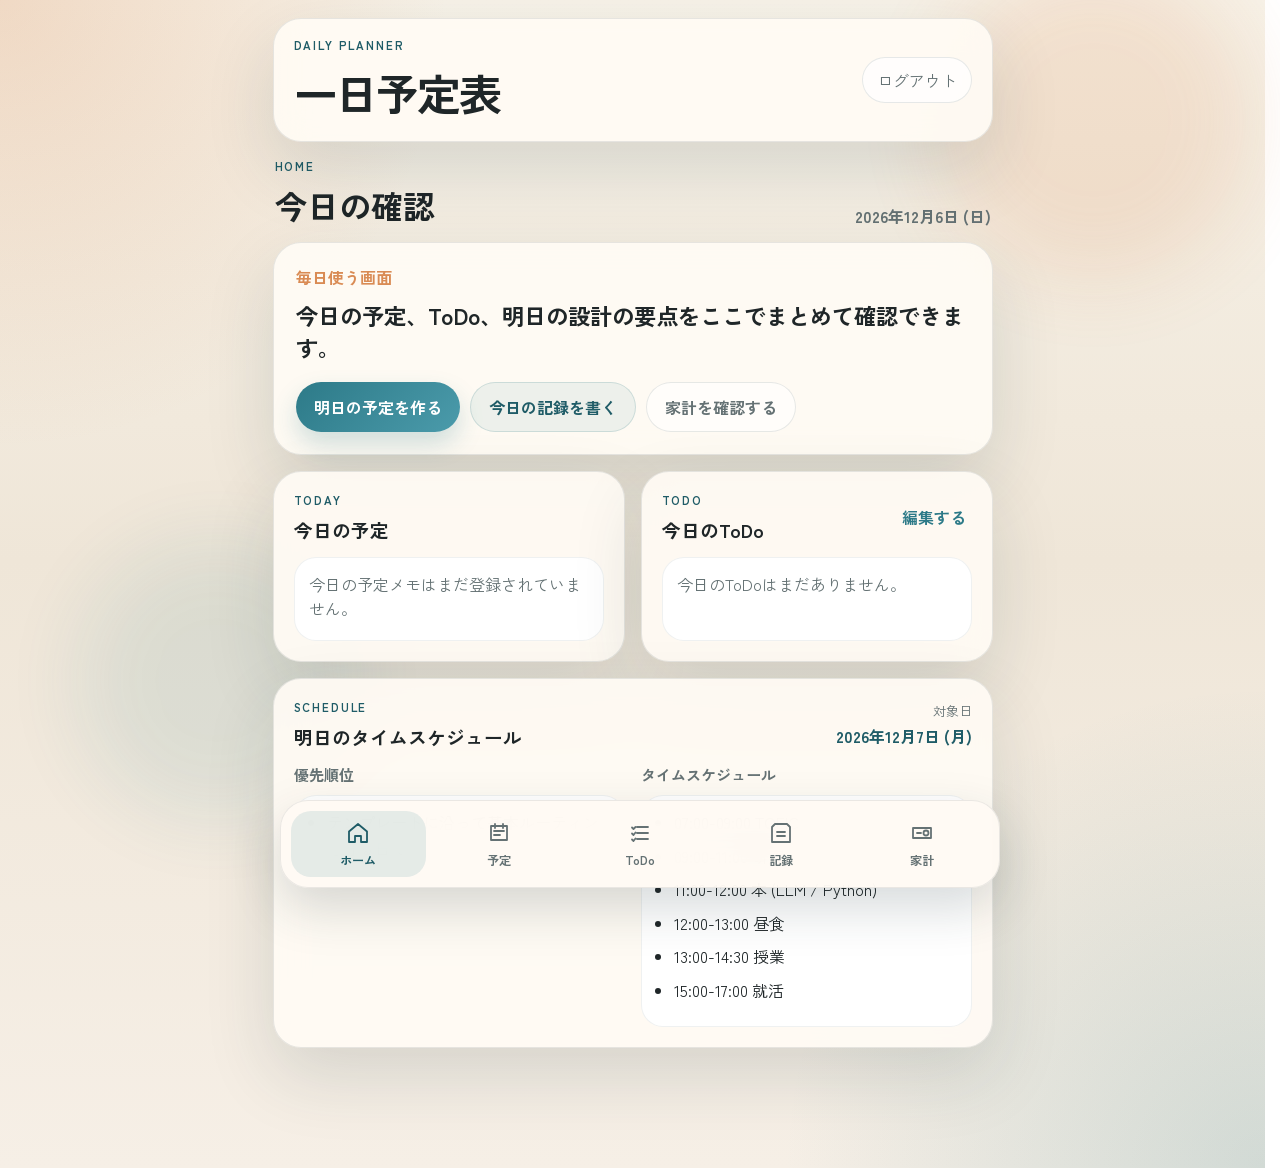
==== commit 417e3c57: "Add money and diet tracking with weekly planning context" ====
--- a/index.html
+++ b/index.html
@@ -5,7 +5,7 @@
   <meta name="viewport" content="width=device-width, initial-scale=1.0">
   <title>一日予定表</title>
   <meta name="theme-color" content="#2d7a88">
-  <meta name="description" content="固定ルール、ToDo、カレンダー、今日の記録から明日の予定を整える一日予定表アプリ。">
+  <meta name="description" content="予定管理、ToDo、記録、家計、ダイエットをまとめて扱う一日予定表アプリ。">
   <link rel="manifest" href="manifest.webmanifest">
   <link rel="icon" href="icon.svg" type="image/svg+xml">
   <link rel="apple-touch-icon" href="icon-192.png">
@@ -38,13 +38,13 @@
 
       <div class="home-hero-card">
         <div>
-          <p class="hero-kicker">今日の流れを整える</p>
-          <h3>やることと予定を、1画面で確認できるホームです。</h3>
+          <p class="hero-kicker">毎日使う画面</p>
+          <h3>今日の予定、ToDo、明日の設計の要点をここでまとめて確認できます。</h3>
         </div>
         <div class="quick-actions">
           <button id="homeOpenPlannerButton" class="primary-button" type="button">明日の予定を作る</button>
-          <button id="homeOpenChatButton" class="secondary-button" type="button">AIに相談する</button>
-          <button id="homeOpenRecordButton" class="ghost-button" type="button">今日の振り返りを書く</button>
+          <button id="homeOpenRecordButton" class="secondary-button" type="button">今日の記録を書く</button>
+          <button id="homeOpenMoneyButton" class="ghost-button" type="button">家計を確認する</button>
         </div>
       </div>
 
@@ -75,7 +75,7 @@
         <div class="panel-title-row">
           <div>
             <p class="eyebrow">Schedule</p>
-            <h3>AIが作ったタイムスケジュール</h3>
+            <h3>明日のタイムスケジュール</h3>
           </div>
           <div class="target-badge">
             <span>対象日</span>
@@ -162,7 +162,7 @@
         <div class="panel-title-row">
           <div>
             <h3>やることを整理する</h3>
-            <p class="status-text">締切、重要度、所要時間、状態、メモまで入れておけます。</p>
+            <p class="status-text">タスク名、締切、重要度、所要時間、状態、メモまで入れておけます。</p>
           </div>
           <button id="addTodo" class="secondary-button" type="button">追加</button>
         </div>
@@ -225,6 +225,66 @@
       <article class="screen-card">
         <div class="panel-title-row">
           <div>
+            <h3>食事・ダイエット記録</h3>
+            <p class="status-text">朝昼夕食と間食、体重、運動、空腹感、満足度を残しておけます。</p>
+          </div>
+        </div>
+
+        <div class="field-grid">
+          <label class="field">
+            <span>朝食</span>
+            <textarea id="dietBreakfast" rows="2"></textarea>
+          </label>
+          <label class="field">
+            <span>昼食</span>
+            <textarea id="dietLunch" rows="2"></textarea>
+          </label>
+          <label class="field">
+            <span>夕食</span>
+            <textarea id="dietDinner" rows="2"></textarea>
+          </label>
+          <label class="field">
+            <span>間食</span>
+            <textarea id="dietSnack" rows="2"></textarea>
+          </label>
+        </div>
+
+        <div class="field-grid field-grid--triple">
+          <label class="field">
+            <span>体重 (kg)</span>
+            <input id="bodyWeight" type="number" step="0.1" min="0">
+          </label>
+          <label class="field">
+            <span>空腹感</span>
+            <select id="hungerLevel">
+              <option value="1">1</option>
+              <option value="2">2</option>
+              <option value="3">3</option>
+              <option value="4">4</option>
+              <option value="5">5</option>
+            </select>
+          </label>
+          <label class="field">
+            <span>満足度</span>
+            <select id="satisfactionLevel">
+              <option value="1">1</option>
+              <option value="2">2</option>
+              <option value="3">3</option>
+              <option value="4">4</option>
+              <option value="5">5</option>
+            </select>
+          </label>
+        </div>
+
+        <label class="field">
+          <span>運動</span>
+          <textarea id="exerciseText" rows="2"></textarea>
+        </label>
+      </article>
+
+      <article class="screen-card">
+        <div class="panel-title-row">
+          <div>
             <h3>カレンダー</h3>
             <p class="status-text">月表示から日付を選んで、その日の予定やメモを書き込みます。</p>
           </div>
@@ -267,28 +327,87 @@
       </article>
     </section>
 
-    <section class="tab-screen" data-tab-screen="ai">
+    <section class="tab-screen" data-tab-screen="money">
       <div class="screen-heading">
         <div>
-          <p class="eyebrow">Assistant</p>
-          <h2>AI相談</h2>
-        </div>
-      </div>
-
-      <article class="screen-card">
-        <div class="chat-layout">
-          <div id="chatMessages" class="chat-messages"></div>
-          <div class="chat-composer">
-            <textarea id="chatInput" rows="4"></textarea>
-            <div class="chat-actions">
-              <p id="chatStatus" class="status-text">予定調整や悩み相談などをそのまま入力できます。</p>
-              <div class="chat-buttons">
-                <button id="sendChatButton" class="primary-button" type="button">送信する</button>
-                <button id="resetChatButton" class="ghost-button" type="button">会話をリセット</button>
-              </div>
-            </div>
-          </div>
-        </div>
+          <p class="eyebrow">Money</p>
+          <h2>家計管理</h2>
+        </div>
+      </div>
+
+      <article class="screen-card">
+        <div class="panel-title-row">
+          <div>
+            <h3>今日のお金記録</h3>
+            <p class="status-text">収入と支出をカテゴリ別に入力して、月の流れを把握します。</p>
+          </div>
+          <p id="moneyDateLabel" class="status-text"></p>
+        </div>
+
+        <div class="field-grid money-grid">
+          <label class="field">
+            <span>収入</span>
+            <input id="moneyIncome" type="number" min="0" step="1">
+          </label>
+          <label class="field">
+            <span>固定費</span>
+            <input id="moneyFixed" type="number" min="0" step="1">
+          </label>
+          <label class="field">
+            <span>食費</span>
+            <input id="moneyFood" type="number" min="0" step="1">
+          </label>
+          <label class="field">
+            <span>交通費</span>
+            <input id="moneyTransport" type="number" min="0" step="1">
+          </label>
+          <label class="field">
+            <span>娯楽費</span>
+            <input id="moneyFun" type="number" min="0" step="1">
+          </label>
+          <label class="field">
+            <span>美容・服</span>
+            <input id="moneyBeauty" type="number" min="0" step="1">
+          </label>
+          <label class="field">
+            <span>投資</span>
+            <input id="moneyInvestment" type="number" min="0" step="1">
+          </label>
+          <label class="field">
+            <span>その他</span>
+            <input id="moneyOther" type="number" min="0" step="1">
+          </label>
+        </div>
+      </article>
+
+      <article class="screen-card">
+        <div class="panel-title-row">
+          <div>
+            <h3>今月のまとめ</h3>
+            <p class="status-text">日割り予算と残金の目安を自動で計算します。</p>
+          </div>
+        </div>
+
+        <div class="money-summary-grid">
+          <article class="money-summary-card">
+            <p>今月の支出合計</p>
+            <strong id="monthlySpendTotal">¥0</strong>
+          </article>
+          <article class="money-summary-card">
+            <p>残り使える金額</p>
+            <strong id="monthlyRemaining">¥0</strong>
+          </article>
+          <article class="money-summary-card">
+            <p>日割り予算</p>
+            <strong id="dailyBudget">¥0</strong>
+          </article>
+          <article class="money-summary-card">
+            <p>月末予測</p>
+            <strong id="monthlyForecast">¥0</strong>
+          </article>
+        </div>
+
+        <div id="moneyInsight" class="plain-summary empty-state">記録が増えると家計の傾向をここに表示します。</div>
       </article>
     </section>
 
@@ -316,9 +435,9 @@
       <svg viewBox="0 0 24 24" aria-hidden="true"><path d="M6 3h12l3 3v15H3V6z"/><path d="M8 11h8M8 15h8"/></svg>
       <span>記録</span>
     </button>
-    <button class="bottom-nav__item" data-tab-trigger="ai" type="button">
-      <svg viewBox="0 0 24 24" aria-hidden="true"><path d="M12 3 4 7v5c0 5 3.4 8.5 8 9 4.6-.5 8-4 8-9V7z"/><path d="M9 12h6M12 9v6"/></svg>
-      <span>AI相談</span>
+    <button class="bottom-nav__item" data-tab-trigger="money" type="button">
+      <svg viewBox="0 0 24 24" aria-hidden="true"><path d="M3 7h18v10H3z"/><path d="M7 12h4M16 9.5a2.5 2.5 0 1 0 0 5 2.5 2.5 0 0 0 0-5z"/></svg>
+      <span>家計</span>
     </button>
   </nav>
 
--- a/styles.css
+++ b/styles.css
@@ -407,6 +407,39 @@
   margin-top: 16px;
 }
 
+.money-grid {
+  grid-template-columns: repeat(4, minmax(0, 1fr));
+}
+
+.money-summary-grid {
+  display: grid;
+  grid-template-columns: repeat(2, minmax(0, 1fr));
+  gap: 14px;
+  margin-bottom: 16px;
+}
+
+.money-summary-card {
+  padding: 16px;
+  border-radius: var(--radius-lg);
+  background: rgba(45, 122, 136, 0.06);
+  border: 1px solid rgba(45, 122, 136, 0.12);
+}
+
+.money-summary-card p,
+.money-summary-card strong {
+  margin: 0;
+}
+
+.money-summary-card p {
+  color: var(--muted);
+  margin-bottom: 8px;
+}
+
+.money-summary-card strong {
+  font-size: 1.3rem;
+  color: var(--accent-strong);
+}
+
 .timeline {
   display: grid;
   gap: 12px;
@@ -699,7 +732,9 @@
   .home-grid,
   .field-grid,
   .field-grid--triple,
-  .todo-item__grid {
+  .todo-item__grid,
+  .money-grid,
+  .money-summary-grid {
     grid-template-columns: 1fr;
   }
 
